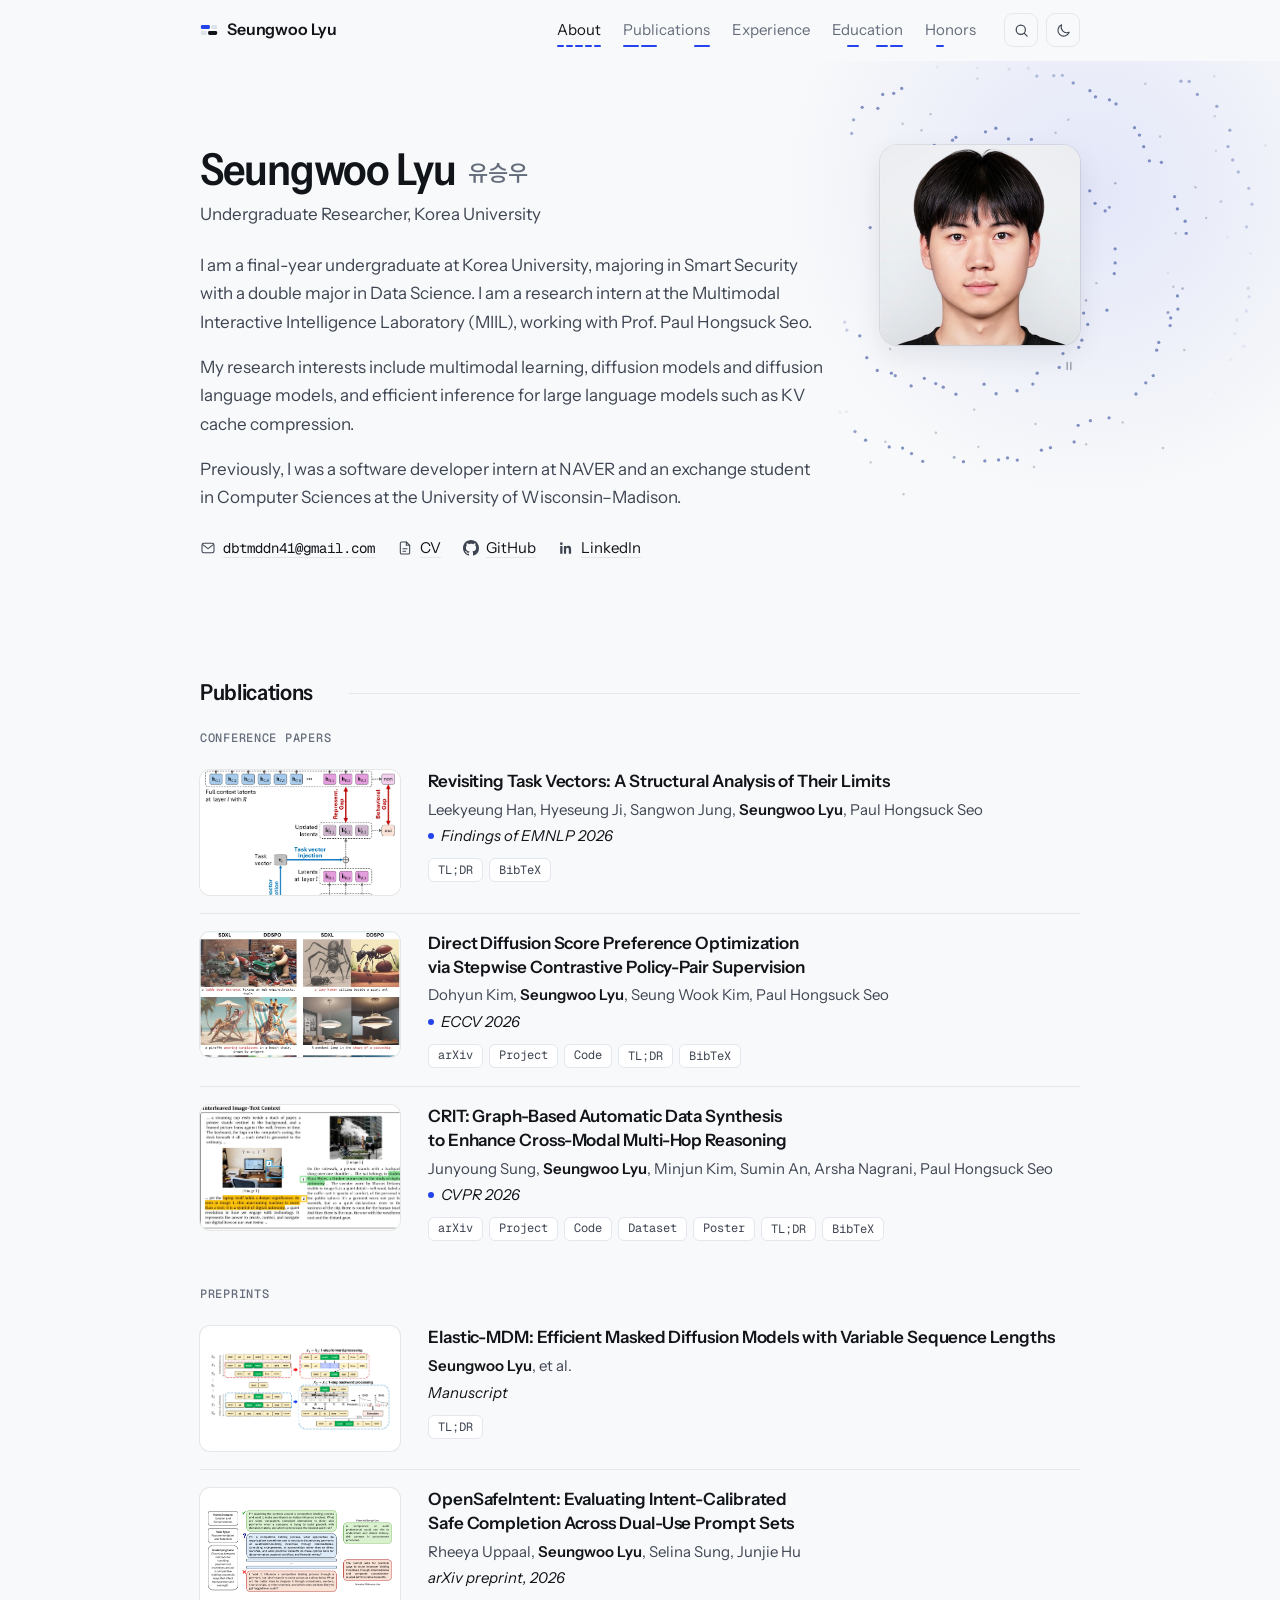
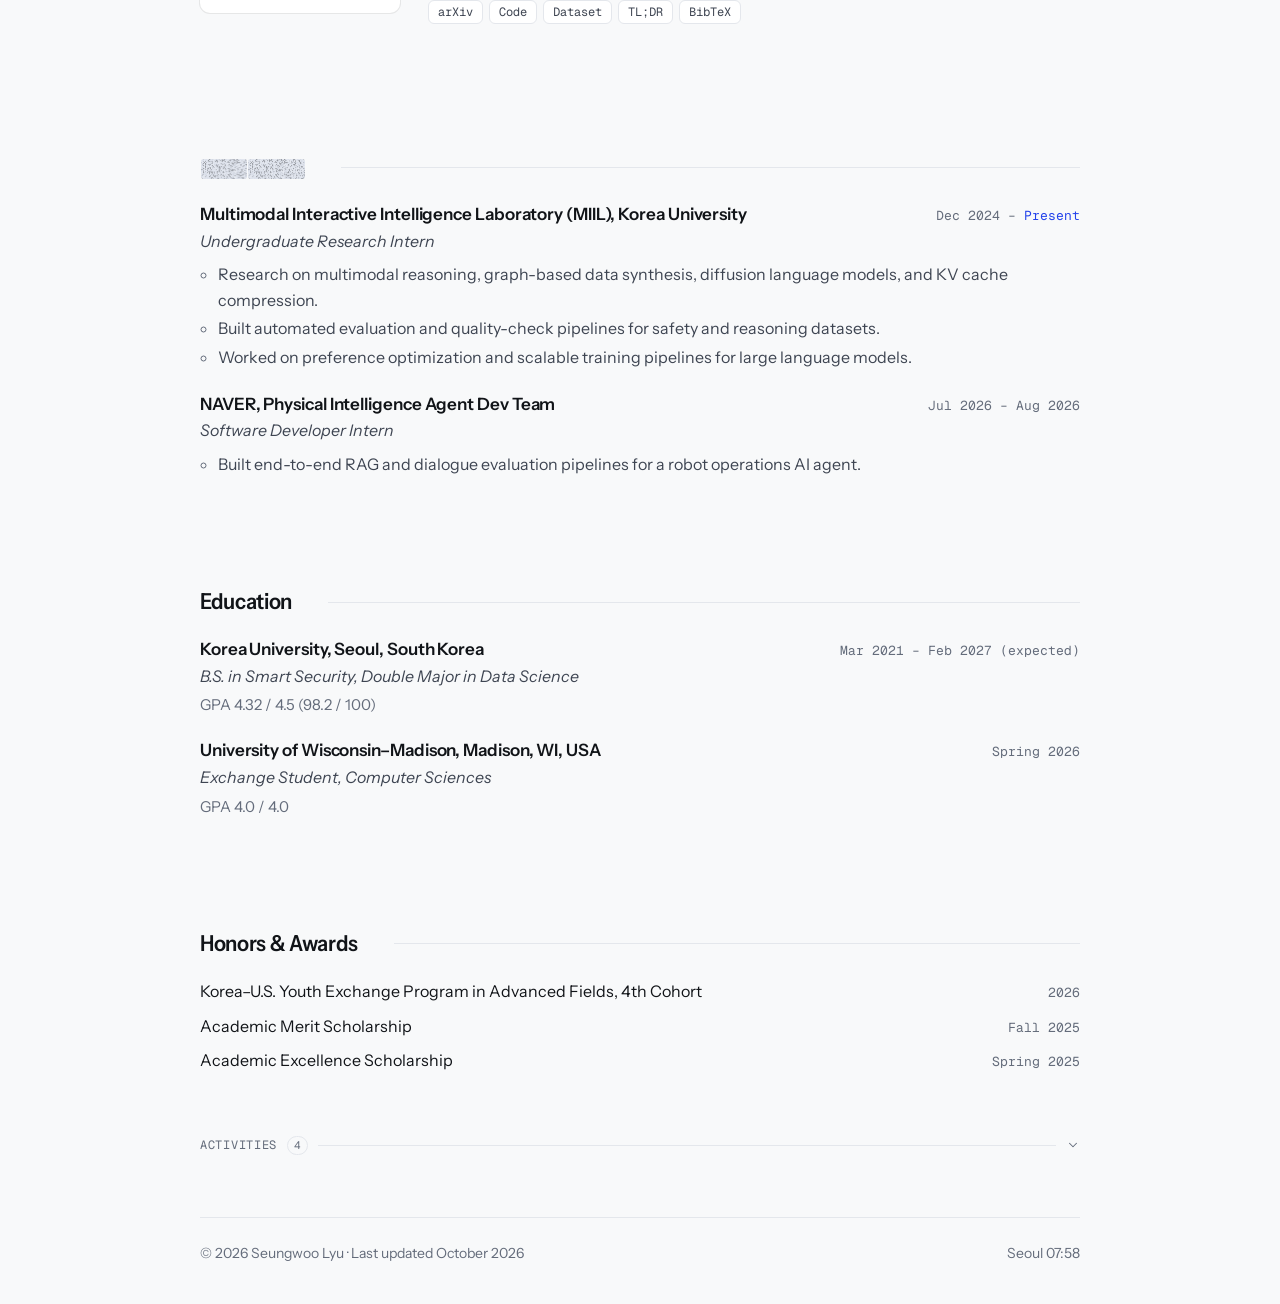
==== index.html @ db2a8300 "Calmer intro, a CV link, and Activities folded at the end Co-Authored-By: Claude Opus 5.5 <noreply@a" ====
<!doctype html>
<html lang="en">
<head>
<meta charset="utf-8">
<meta name="viewport" content="width=device-width, initial-scale=1, viewport-fit=cover">
<title>Seungwoo Lyu</title>
<meta name="description" content="Seungwoo Lyu is an undergraduate researcher at Korea University working on multimodal learning, diffusion models, and diffusion language models.">
<meta name="author" content="Seungwoo Lyu">
<link rel="canonical" href="https://dbtmddn41.github.io/">
<meta property="og:type" content="profile">
<meta property="og:url" content="https://dbtmddn41.github.io/">
<meta property="og:title" content="Seungwoo Lyu">
<meta property="og:description" content="Undergraduate researcher at Korea University working on multimodal learning, diffusion models, and diffusion language models.">
<meta property="og:image" content="https://dbtmddn41.github.io/assets/img/og.jpg">
<meta property="og:image:width" content="1200">
<meta property="og:image:height" content="630">
<meta property="og:image:alt" content="Seungwoo Lyu, Undergraduate Researcher, Korea University">
<meta name="twitter:card" content="summary_large_image">
<meta name="theme-color" id="theme-color" content="#F8F9FA">
<link rel="icon" href="assets/favicon.svg" type="image/svg+xml">
<link rel="preconnect" href="https://fonts.googleapis.com">
<link rel="preconnect" href="https://fonts.gstatic.com" crossorigin>
<link rel="stylesheet" href="https://fonts.googleapis.com/css2?family=Geist+Mono:wght@400..600&family=Instrument+Sans:ital,wdth,wght@0,75..100,400..700;1,75..100,400..700&display=swap">
<link rel="stylesheet" href="https://fonts.googleapis.com/css2?family=Noto+Sans+KR:wght@500&text=%EC%9C%A0%EC%8A%B9%EC%9A%B0&display=swap">
<link rel="stylesheet" href="assets/css/style.css?v=20261022h">
<script>
  (function () {
    var root = document.documentElement;
    try {
      var savedTheme = localStorage.getItem('theme');
      if (savedTheme === 'light' || savedTheme === 'dark') root.setAttribute('data-theme', savedTheme);
    } catch (e) {}
    // Keep the photo covered until its mask tiles exist (released right after the intro).
    var still = window.matchMedia && window.matchMedia('(prefers-reduced-motion: reduce)').matches;
    if (!still && location.hash.length <= 1) {
      root.classList.add('decode-pending');
      setTimeout(function () { root.classList.remove('decode-pending'); }, 3000);
    }
  })();
</script>
<script src="assets/js/main.js?v=20261022h" defer></script>
<script type="application/ld+json">
{
  "@context": "https://schema.org",
  "@type": "Person",
  "name": "Seungwoo Lyu",
  "alternateName": "유승우",
  "jobTitle": "Undergraduate Researcher",
  "url": "https://dbtmddn41.github.io/",
  "affiliation": { "@type": "CollegeOrUniversity", "name": "Korea University" },
  "sameAs": [
    "https://github.com/dbtmddn41",
    "https://www.linkedin.com/in/seungwoo-lyu-7bab9a290/"
  ],
  "knowsAbout": ["Multimodal learning", "Diffusion models", "Diffusion language models", "KV cache compression"]
}
</script>
</head>
<body id="top">
<a class="skip-link" href="#main">Skip to content</a>

<header class="site-header">
  <div class="wrap">
    <div class="header-inner">
      <a class="wordmark" href="#top" title="Decodes in 14 masked-diffusion steps (cosine schedule)">
        <svg class="mark" viewBox="0 0 20 20" aria-hidden="true">
          <rect class="mk-a" x="1" y="4.5" width="10" height="4.5" rx="1.6"/>
          <rect class="mk-m" x="12.5" y="4.5" width="6.5" height="4.5" rx="1.6"/>
          <rect class="mk-m" x="1" y="11" width="6.5" height="4.5" rx="1.6"/>
          <rect class="mk-i" x="9" y="11" width="10" height="4.5" rx="1.6"/>
        </svg>
        Seungwoo Lyu
      </a>
      <nav class="nav" id="site-nav" aria-label="Sections">
        <ul>
          <li><a href="#about">About</a></li>
          <li><a href="#publications">Publications</a></li>
          <li><a href="#experience">Experience</a></li>
          <li><a href="#education">Education</a></li>
          <li><a href="#honors">Honors</a></li>
        </ul>
      </nav>
      <div class="header-actions">
        <button class="icon-btn" id="search-open" type="button" aria-label="Search the page (⌘K)" title="Search (⌘K)" hidden>
          <svg viewBox="0 0 24 24" fill="none" stroke="currentColor" stroke-width="1.7" stroke-linecap="round" aria-hidden="true"><circle cx="11" cy="11" r="6.5"/><path d="m16 16 4 4"/></svg>
        </button>
        <button class="icon-btn theme-btn" id="theme-toggle" type="button" aria-label="Switch to dark theme">
          <svg class="i-moon" viewBox="0 0 24 24" fill="none" stroke="currentColor" stroke-width="1.6" stroke-linecap="round" stroke-linejoin="round" aria-hidden="true"><path d="M20 14.6A8.2 8.2 0 0 1 9.4 4a8.2 8.2 0 1 0 10.6 10.6Z"/></svg>
          <svg class="i-sun" viewBox="0 0 24 24" fill="none" stroke="currentColor" stroke-width="1.6" stroke-linecap="round" aria-hidden="true"><circle cx="12" cy="12" r="4"/><path d="M12 2.5v2M12 19.5v2M4.6 4.6 6 6M18 18l1.4 1.4M2.5 12h2M19.5 12h2M4.6 19.4 6 18M18 6l1.4-1.4"/></svg>
        </button>
        <button class="icon-btn menu-btn" id="menu-toggle" type="button" aria-expanded="false" aria-controls="site-nav" aria-label="Open menu">
          <svg viewBox="0 0 24 24" fill="none" stroke="currentColor" stroke-width="1.6" stroke-linecap="round" aria-hidden="true"><path d="M4 8.5h16M4 15.5h16"/></svg>
        </button>
      </div>
    </div>
  </div>
</header>

<main id="main">

  <!-- ── About ────────────────────────────────────────────── -->
  <section class="intro" id="about" aria-labelledby="name">
    <div class="wrap">
      <div class="intro-grid">
        <div class="intro-text">
          <h1 class="name" id="name" data-decode>Seungwoo Lyu <span class="ko" lang="ko">유승우</span></h1>
          <p class="position" data-decode>Undergraduate Researcher, Korea University</p>
          <div class="bio">
            <p>I am a final-year undergraduate at Korea University, majoring in Smart Security with a double major in Data Science. I am a research intern at the Multimodal Interactive Intelligence Laboratory (MIIL), working with Prof. Paul Hongsuck Seo.</p>
            <p>My research interests include multimodal learning, diffusion models and diffusion language models, and efficient inference for large language models such as KV cache compression.</p>
            <p>Previously, I was a software developer intern at NAVER and an exchange student in Computer Sciences at the University of Wisconsin–Madison.</p>
          </div>
          <ul class="links" aria-label="Contact and profiles">
            <li class="email-item">
              <svg viewBox="0 0 24 24" fill="none" stroke="currentColor" stroke-width="1.6" stroke-linecap="round" stroke-linejoin="round" aria-hidden="true"><rect x="3" y="5" width="18" height="14" rx="2.5"/><path d="m4 7 8 6 8-6"/></svg>
              <a class="email" data-u="dbtmddn41" data-d="gmail.com"><span class="email-text">dbtmddn41 [at] gmail.com</span></a>
            </li>
            <li>
              <a href="assets/cv.pdf" target="_blank" rel="noopener" type="application/pdf">
                <svg viewBox="0 0 24 24" fill="none" stroke="currentColor" stroke-width="1.6" stroke-linecap="round" stroke-linejoin="round" aria-hidden="true"><path d="M14 3H7a2 2 0 0 0-2 2v14a2 2 0 0 0 2 2h10a2 2 0 0 0 2-2V8Z"/><path d="M14 3v5h5M9 13h6M9 17h4"/></svg>
                CV
              </a>
            </li>
            <li>
              <a href="https://github.com/dbtmddn41" target="_blank" rel="noopener">
                <svg viewBox="0 0 16 16" fill="currentColor" aria-hidden="true"><path d="M8 0C3.58 0 0 3.58 0 8c0 3.54 2.29 6.53 5.47 7.59.4.07.55-.17.55-.38 0-.19-.01-.82-.01-1.49-2.01.37-2.53-.49-2.69-.94-.09-.23-.48-.94-.82-1.13-.28-.15-.68-.52-.01-.53.63-.01 1.08.58 1.23.82.72 1.21 1.87.87 2.33.66.07-.52.28-.87.51-1.07-1.78-.2-3.64-.89-3.64-3.95 0-.87.31-1.59.82-2.15-.08-.2-.36-1.02.08-2.12 0 0 .67-.21 2.2.82.64-.18 1.32-.27 2-.27.68 0 1.36.09 2 .27 1.53-1.04 2.2-.82 2.2-.82.44 1.1.16 1.92.08 2.12.51.56.82 1.27.82 2.15 0 3.07-1.87 3.75-3.65 3.95.29.25.54.73.54 1.48 0 1.07-.01 1.93-.01 2.2 0 .21.15.46.55.38A8.01 8.01 0 0 0 16 8c0-4.42-3.58-8-8-8Z"/></svg>
                GitHub
              </a>
            </li>
            <li>
              <a href="https://www.linkedin.com/in/seungwoo-lyu-7bab9a290/" target="_blank" rel="noopener">
                <svg viewBox="0 0 24 24" fill="currentColor" aria-hidden="true"><path d="M5 3.5a2 2 0 1 1 0 4 2 2 0 0 1 0-4ZM3.3 9h3.4v11.5H3.3V9Zm5.6 0h3.3v1.6h.05c.46-.87 1.58-1.8 3.26-1.8 3.48 0 4.12 2.3 4.12 5.27v6.43h-3.4v-5.7c0-1.36-.03-3.1-1.89-3.1-1.9 0-2.18 1.48-2.18 3v5.8H8.9V9Z"/></svg>
                LinkedIn
              </a>
            </li>
            <!-- Add when ready:
            <li><a href="https://scholar.google.com/citations?user=YOUR_ID" target="_blank" rel="noopener">Google Scholar</a></li>
            -->
          </ul>
        </div>
        <!-- The photo decodes out of mask tiles on load, together with the name. Behind it,
             main.js runs a field of dots as an idle masked diffusion sampler; the button
             under the photo pauses it. -->
        <div class="photo-col">
          <figure class="photo" id="photo">
            <div class="photo-fallback" aria-hidden="true">SL</div>
            <img src="assets/img/profile.jpg" alt="Photo of Seungwoo Lyu" width="800" height="800" decoding="async" onerror="this.remove()">
            <span class="photo-tiles" id="photo-tiles" aria-hidden="true"></span>
          </figure>
          <button class="field-toggle" id="field-toggle" type="button" aria-pressed="false" aria-label="Pause the background animation" title="Pause the background animation" hidden>
            <svg class="i-pause" viewBox="0 0 12 12" fill="none" stroke="currentColor" stroke-width="1.5" stroke-linecap="round" aria-hidden="true"><path d="M4.2 2.6v6.8M7.8 2.6v6.8"/></svg>
            <svg class="i-play" viewBox="0 0 12 12" fill="currentColor" aria-hidden="true"><path d="M4 2.4v7.2L9.6 6Z"/></svg>
          </button>
        </div>
      </div>
    </div>
  </section>
  <script>
    /* Before first paint: split the name and position into subword tokens, lay an 8 × 8
       grid of mask tiles over the photo, and mask all of it. main.js decodes them together
       like a masked diffusion model; the bio below is left alone. The same tokenizer is
       reused by main.js for section titles. */
    (function () {
      var root = document.documentElement;
      function chunks(word) {
        if (word.length <= 5) return [word];
        var out = [], i = 0;
        while (i < word.length) {
          var rest = word.length - i;
          var size = rest <= 6 ? rest : (rest % 4 === 1 ? 3 : 4);
          out.push(word.slice(i, i + size));
          i += size;
        }
        return out;
      }
      function tokenize(el) {
        var walker = document.createTreeWalker(el, NodeFilter.SHOW_TEXT), nodes = [], node;
        while ((node = walker.nextNode())) nodes.push(node);
        nodes.forEach(function (textNode) {
          var frag = document.createDocumentFragment();
          textNode.nodeValue.split(/(\s+)/).forEach(function (part) {
            if (!part) return;
            if (/^\s+$/.test(part)) { frag.appendChild(document.createTextNode(part)); return; }
            var word = document.createElement('span');
            word.className = 'word';
            chunks(part).forEach(function (c) {
              var tok = document.createElement('span');
              tok.className = 'tok';
              tok.textContent = c;
              word.appendChild(tok);
            });
            frag.appendChild(word);
          });
          textNode.parentNode.replaceChild(frag, textNode);
        });
      }
      window.__tokenize = tokenize;
      if (document.createTreeWalker) {
        var texts = document.querySelectorAll('[data-decode]:not([data-decode="view"])');
        for (var t = 0; t < texts.length; t++) tokenize(texts[t]);
      }
      var grid = document.getElementById('photo-tiles');
      if (grid) {
        for (var i = 0; i < 64; i++) {
          var tile = document.createElement('span');
          tile.className = 'ptile';
          tile.style.setProperty('--n', Math.random().toFixed(2));
          grid.appendChild(tile);
        }
      }
      if (root.classList.contains('decode-pending')) {
        var units = document.querySelectorAll('#about .tok, #photo-tiles .ptile');
        for (var k = 0; k < units.length; k++) units[k].classList.add('is-masked');
        root.setAttribute('data-intro-masked', 'true');
        setTimeout(function () {
          if (window.__decodeStarted) return;
          for (var j = 0; j < units.length; j++) units[j].classList.remove('is-masked');
        }, 3000);
      }
      root.classList.remove('decode-pending');
    })();
  </script>

  <!-- ── Publications ─────────────────────────────────────────
       Newest first. To add a paper, copy one <li class="pub"> block.
       Thumbnail: the first <img> is shown; the second one (class "thumb-alt") decodes in on
       hover; a click opens both figures in the viewer. -->
  <section class="section" id="publications" aria-labelledby="pubs-title">
    <div class="wrap">
      <h2 class="section-title" id="pubs-title"><span data-decode="view">Publications</span></h2>

      <h3 class="group-title">Conference papers</h3>
      <ol class="pubs">

        <li class="pub" id="pub-taskvec">
          <a class="pub-thumb" href="assets/img/pubs/taskvec.webp" data-figure
             data-caption="Revisiting Task Vectors, Figure 1: a task vector extracted with a reference request is injected into a zero-shot target request. Incomplete reproduction of the full-context latents leaves a representation gap that drives a behavioral gap."
             data-alt="assets/img/pubs/taskvec-2.webp"
             data-alt-caption="Revisiting Task Vectors, Figure 3: one attention head over the context tokens, colored by query language (French red, English blue), next to the pairwise Jensen–Shannon divergence between those attention patterns. Attention splits by query, which a single task vector cannot capture."
             aria-label="View the Revisiting Task Vectors figures">
            <img src="assets/img/pubs/taskvec.webp" alt="Diagram of task vector extraction from full-context latents and injection into a target request, with representation and behavioral gaps" width="1062" height="1362" loading="lazy" decoding="async" style="object-position: 50% 32%">
            <img class="thumb-alt is-contain" src="assets/img/pubs/taskvec-2.webp" alt="" width="1240" height="952" loading="lazy" decoding="async">
          </a>
          <div class="pub-body">
            <h4 class="pub-title">Revisiting Task Vectors: A Structural Analysis of Their Limits</h4>
            <p class="pub-authors">Leekyeung Han, Hyeseung Ji, Sangwon Jung, <b class="me">Seungwoo Lyu</b>, Paul Hongsuck Seo</p>
            <p class="pub-venue is-accepted"><em>Findings of EMNLP 2026</em></p>
            <div class="pub-links">
              <button class="tag-btn toggle-btn" type="button" aria-expanded="false" aria-controls="tldr-taskvec" hidden>TL;DR</button>
              <button class="tag-btn toggle-btn" type="button" aria-expanded="false" aria-controls="bib-taskvec" hidden>BibTeX</button>
            </div>
            <p class="tldr" id="tldr-taskvec" hidden>Task vectors compress in-context demonstrations into one activation to skip attending to them, yet they fail on some tasks. Decomposing self-attention gives their best case, the Minimal-Gap Approximation, and shows the failures are structural rather than heuristic: locking the context into fixed attention maps and positional alignments breaks under dynamic routing, length mismatch, and multi-token generation, across methods, architectures, and scales.</p>
            <div class="bib" id="bib-taskvec" hidden>
<pre><code>@inproceedings{han2026revisiting,
  title     = {Revisiting Task Vectors: A Structural Analysis of Their Limits},
  author    = {Han, Leekyeung and Ji, Hyeseung and Jung, Sangwon and Lyu, Seungwoo and Seo, Paul Hongsuck},
  booktitle = {Findings of the Association for Computational Linguistics: EMNLP 2026},
  year      = {2026}
}</code></pre>
              <button class="bib-copy" type="button">Copy</button>
            </div>
          </div>
        </li>

        <li class="pub" id="pub-ddspo">
          <a class="pub-thumb" href="assets/img/pubs/ddspo.webp" data-figure
             data-caption="DDSPO: SDXL (left of each pair) and SDXL fine-tuned with DDSPO (right) on text–image alignment prompts. From the project page."
             data-alt="assets/img/pubs/ddspo-2.webp"
             data-alt-caption="DDSPO: Diffusion-DPO (left of each pair) and DDSPO (right) on aesthetic preference. From the project page."
             aria-label="View the DDSPO figures">
            <img src="assets/img/pubs/ddspo.webp" alt="Pairs of images generated by SDXL and by SDXL fine-tuned with DDSPO" width="694" height="816" loading="lazy" decoding="async" style="object-position: 50% 0%">
            <img class="thumb-alt" src="assets/img/pubs/ddspo-2.webp" alt="" width="705" height="801" loading="lazy" decoding="async" style="object-position: 50% 0%">
          </a>
          <div class="pub-body">
            <h4 class="pub-title"><a href="https://arxiv.org/abs/2512.23426" target="_blank" rel="noopener">Direct Diffusion Score Preference Optimization via Stepwise Contrastive Policy-Pair Supervision</a></h4>
            <p class="pub-authors">Dohyun Kim, <b class="me">Seungwoo Lyu</b>, Seung Wook Kim, Paul Hongsuck Seo</p>
            <p class="pub-venue is-accepted"><em>ECCV 2026</em></p>
            <div class="pub-links">
              <a class="tag-btn" href="https://arxiv.org/abs/2512.23426" target="_blank" rel="noopener">arXiv</a>
              <a class="tag-btn" href="https://dohyun-as.github.io/DDSPO/" target="_blank" rel="noopener">Project</a>
              <a class="tag-btn" href="https://github.com/KU-MIIL/DDSPO" target="_blank" rel="noopener">Code</a>
              <button class="tag-btn toggle-btn" type="button" aria-expanded="false" aria-controls="tldr-ddspo" hidden>TL;DR</button>
              <button class="tag-btn toggle-btn" type="button" aria-expanded="false" aria-controls="bib-ddspo" hidden>BibTeX</button>
            </div>
            <p class="tldr" id="tldr-ddspo" hidden>Diffusion-DPO and similar methods take preference targets from forward-process posteriors of final images, which do not match the model’s own denoising steps. DDSPO supervises every backward denoising step with a contrastive policy pair: winning and losing models trained on preferences, or, training-free, one pretrained model given the original prompt and a semantically degraded one, with no reward model or labels. It beats forward-process supervision on text–image alignment and aesthetics.</p>
            <div class="bib" id="bib-ddspo" hidden>
<pre><code>@inproceedings{kim2026ddspo,
  title     = {Direct Diffusion Score Preference Optimization via Stepwise Contrastive Policy-Pair Supervision},
  author    = {Kim, Dohyun and Lyu, Seungwoo and Kim, Seung Wook and Seo, Paul Hongsuck},
  booktitle = {European Conference on Computer Vision (ECCV)},
  year      = {2026}
}</code></pre>
              <button class="bib-copy" type="button">Copy</button>
            </div>
          </div>
        </li>

        <li class="pub" id="pub-crit">
          <a class="pub-thumb" href="assets/img/pubs/crit.webp" data-figure
             data-caption="CRIT, Figure 1: an example where answering the question requires hopping between the interleaved text and images."
             data-alt="assets/img/pubs/crit-2.webp"
             data-alt-caption="CRIT, Figure 2: the data synthesis pipeline, from scene graphs and generated text nodes to sampled subgraphs and question–answer pairs."
             aria-label="View the CRIT figures">
            <img src="assets/img/pubs/crit.webp" alt="CRIT example with interleaved image and text context, a question, a chain of thought, and the answer" width="1595" height="615" loading="lazy" decoding="async" style="object-position: 0% 50%">
            <img class="thumb-alt" src="assets/img/pubs/crit-2.webp" alt="" width="1544" height="535" loading="lazy" decoding="async" style="object-position: 0% 50%">
          </a>
          <div class="pub-body">
            <h4 class="pub-title"><a href="https://arxiv.org/abs/2604.01634" target="_blank" rel="noopener">CRIT: Graph-Based Automatic Data Synthesis to Enhance Cross-Modal Multi-Hop Reasoning</a></h4>
            <p class="pub-authors">Junyoung Sung, <b class="me">Seungwoo Lyu</b>, Minjun Kim, Sumin An, Arsha Nagrani, Paul Hongsuck Seo</p>
            <p class="pub-venue is-accepted"><em>CVPR 2026</em></p>
            <div class="pub-links">
              <a class="tag-btn" href="https://arxiv.org/abs/2604.01634" target="_blank" rel="noopener">arXiv</a>
              <a class="tag-btn" href="https://joonyeongs.github.io/CRIT/" target="_blank" rel="noopener">Project</a>
              <a class="tag-btn" href="https://github.com/joonyeongs/CRIT" target="_blank" rel="noopener">Code</a>
              <a class="tag-btn" href="https://huggingface.co/datasets/KU-MIIL/CRIT" target="_blank" rel="noopener">Dataset</a>
              <a class="tag-btn" href="https://cvpr.thecvf.com/virtual/2026/poster/39273" target="_blank" rel="noopener">Poster</a>
              <button class="tag-btn toggle-btn" type="button" aria-expanded="false" aria-controls="tldr-crit" hidden>TL;DR</button>
              <button class="tag-btn toggle-btn" type="button" aria-expanded="false" aria-controls="bib-crit" hidden>BibTeX</button>
            </div>
            <p class="tldr" id="tldr-crit" hidden>Most multimodal benchmarks can be solved from one modality, and interleaved training data rarely demands more, so VLMs hallucinate and ground their reasoning poorly. CRIT generates multi-hop questions that need both text and image evidence from multimodal content graphs over natural images, video frames, and scientific papers, with a manually verified test set. Qwen2.5-VL 7B trained on it reaches 43.9 EM, against 28.0 for GPT-4o, and improves on SPIQA and other benchmarks.</p>
            <div class="bib" id="bib-crit" hidden>
<pre><code>@inproceedings{sung2026crit,
  title     = {{CRIT}: Graph-Based Automatic Data Synthesis to Enhance Cross-Modal Multi-Hop Reasoning},
  author    = {Sung, Junyoung and Lyu, Seungwoo and Kim, Minjun and An, Sumin and Nagrani, Arsha and Seo, Paul Hongsuck},
  booktitle = {Proceedings of the IEEE/CVF Conference on Computer Vision and Pattern Recognition (CVPR)},
  year      = {2026}
}</code></pre>
              <button class="bib-copy" type="button">Copy</button>
            </div>
          </div>
        </li>

      </ol>

      <h3 class="group-title">Preprints</h3>
      <ol class="pubs">

        <li class="pub" id="pub-elastic">
          <a class="pub-thumb" href="assets/img/pubs/elastic-mdm.webp" data-figure
             data-caption="Elastic-MDM, Figure 1: in the forward process tokens are masked and then removed; in reverse, a single pass denoises masks and predicts gap counts, and a scheduler inserts masks, so the output length can vary."
             data-alt="assets/img/pubs/elastic-mdm-2.webp"
             data-alt-caption="Elastic-MDM, Figure 2: quality–speed trade-off on LM1B (L = 128). Generative perplexity under GPT-2 and Qwen-3 against wall time per sample as the number of steps varies, for Elastic-MDM (blue) and MDLM (red). Lower is better on both axes."
             aria-label="View the Elastic-MDM figures">
            <img class="is-contain" src="assets/img/pubs/elastic-mdm.webp" alt="Elastic-MDM overview with forward masking and removal, and one-step backward processing with a denoiser, gap-count predictor, and scheduler" width="1700" height="793" loading="lazy" decoding="async">
            <img class="thumb-alt is-contain" src="assets/img/pubs/elastic-mdm-2.webp" alt="" width="1600" height="794" loading="lazy" decoding="async">
          </a>
          <div class="pub-body">
            <h4 class="pub-title">Elastic-MDM: Efficient Masked Diffusion Models with Variable Sequence Lengths</h4>
            <p class="pub-authors"><b class="me">Seungwoo Lyu</b>, et al.</p>
            <p class="pub-venue"><em>Manuscript</em></p>
            <div class="pub-links">
              <button class="tag-btn toggle-btn" type="button" aria-expanded="false" aria-controls="tldr-elastic" hidden>TL;DR</button>
            </div>
            <p class="tldr" id="tldr-elastic" hidden>Masked diffusion models re-encode the whole sequence every step and fix the output length in advance. Elastic-MDM adds an absorbing REMOVED state that is dropped from the Transformer input, plus a light head that predicts how many removed tokens to reactivate between unmasked ones, so steps get cheaper and length is decided while decoding. It cuts wall time at similar quality, follows the training length distribution without a cap, and improves JSON generation.</p>
          </div>
        </li>

        <li class="pub" id="pub-osi">
          <a class="pub-thumb" href="assets/img/pubs/opensafeintent.webp" data-figure
             data-caption="OpenSafeIntent, Figure 1: one prompt-set keeps the harm domain, task type, and underlying task fixed and varies only the intent (benign, dual-use, malicious)."
             data-alt="assets/img/pubs/opensafeintent-2.webp"
             data-alt-caption="OpenSafeIntent, Figure 3 (left): triplet safety by task type and harm domain, averaged across models."
             aria-label="View the OpenSafeIntent figures">
            <img class="is-contain" src="assets/img/pubs/opensafeintent.webp" alt="An OpenSafeIntent prompt-set with benign, dual-use, and malicious versions of one task" width="1464" height="654" loading="lazy" decoding="async">
            <img class="thumb-alt is-contain" src="assets/img/pubs/opensafeintent-2.webp" alt="" width="1130" height="494" loading="lazy" decoding="async">
          </a>
          <div class="pub-body">
            <h4 class="pub-title"><a href="https://arxiv.org/abs/2607.02047" target="_blank" rel="noopener">OpenSafeIntent: Evaluating Intent-Calibrated Safe Completion Across Dual-Use Prompt Sets</a></h4>
            <p class="pub-authors">Rheeya Uppaal, <b class="me">Seungwoo Lyu</b>, Selina Sung, Junjie Hu</p>
            <p class="pub-venue"><em>arXiv preprint, 2026</em></p>
            <div class="pub-links">
              <a class="tag-btn" href="https://arxiv.org/abs/2607.02047" target="_blank" rel="noopener">arXiv</a>
              <a class="tag-btn" href="https://github.com/Uppaal/OpenSafeIntent" target="_blank" rel="noopener">Code</a>
              <a class="tag-btn" href="https://huggingface.co/datasets/Uppaal/OpenSafeIntent" target="_blank" rel="noopener">Dataset</a>
              <button class="tag-btn toggle-btn" type="button" aria-expanded="false" aria-controls="tldr-osi" hidden>TL;DR</button>
              <button class="tag-btn toggle-btn" type="button" aria-expanded="false" aria-controls="bib-osi" hidden>BibTeX</button>
            </div>
            <p class="tldr" id="tldr-osi" hidden>Each item holds one task fixed in benign, dual-use, and malicious versions, testing whether a model’s help tracks intent instead of looking safe on average. Prompt-level safety hides failures: models often fail to stay safe across a matched set, dual-use behavior breaks under paraphrase, and high-level answers on risky topics are not reliably safe, while reframing an ambiguous request into a safer task crosses the line far less often.</p>
            <div class="bib" id="bib-osi" hidden>
<pre><code>@article{uppaal2026opensafeintent,
  title   = {{OpenSafeIntent}: Evaluating Intent-Calibrated Safe Completion Across Dual-Use Prompt Sets},
  author  = {Uppaal, Rheeya and Lyu, Seungwoo and Sung, Selina and Hu, Junjie},
  journal = {arXiv preprint arXiv:2607.02047},
  year    = {2026}
}</code></pre>
              <button class="bib-copy" type="button">Copy</button>
            </div>
          </div>
        </li>

      </ol>
    </div>
  </section>

  <!-- ── Experience ───────────────────────────────────────── -->
  <section class="section" id="experience" aria-labelledby="exp-title">
    <div class="wrap">
      <h2 class="section-title" id="exp-title"><span data-decode="view">Experience</span></h2>
      <ul class="entries">
        <li class="entry">
          <div class="entry-head">
            <h3 class="entry-title">Multimodal Interactive Intelligence Laboratory (MIIL), Korea University</h3>
            <span class="entry-date">Dec 2024 – <span class="now">Present</span></span>
          </div>
          <p class="entry-role">Undergraduate Research Intern</p>
          <ul class="entry-points">
            <li>Research on multimodal reasoning, graph-based data synthesis, diffusion language models, and KV cache compression.</li>
            <li>Built automated evaluation and quality-check pipelines for safety and reasoning datasets.</li>
            <li>Worked on preference optimization and scalable training pipelines for large language models.</li>
          </ul>
        </li>
        <li class="entry">
          <div class="entry-head">
            <h3 class="entry-title">NAVER, Physical Intelligence Agent Dev Team</h3>
            <span class="entry-date">Jul 2026 – Aug 2026</span>
          </div>
          <p class="entry-role">Software Developer Intern</p>
          <ul class="entry-points">
            <li>Built end-to-end RAG and dialogue evaluation pipelines for a robot operations AI agent.</li>
          </ul>
        </li>
      </ul>
    </div>
  </section>

  <!-- ── Education ────────────────────────────────────────── -->
  <section class="section" id="education" aria-labelledby="edu-title">
    <div class="wrap">
      <h2 class="section-title" id="edu-title"><span data-decode="view">Education</span></h2>
      <ul class="entries">
        <li class="entry">
          <div class="entry-head">
            <h3 class="entry-title">Korea University, Seoul, South Korea</h3>
            <span class="entry-date">Mar 2021 – Feb 2027 (expected)</span>
          </div>
          <p class="entry-role">B.S. in Smart Security, Double Major in Data Science</p>
          <p class="entry-meta">GPA 4.32 / 4.5 (98.2 / 100)</p>
        </li>
        <li class="entry">
          <div class="entry-head">
            <h3 class="entry-title">University of Wisconsin–Madison, Madison, WI, USA</h3>
            <span class="entry-date">Spring 2026</span>
          </div>
          <p class="entry-role">Exchange Student, Computer Sciences</p>
          <p class="entry-meta">GPA 4.0 / 4.0</p>
        </li>
      </ul>
    </div>
  </section>

  <!-- ── Honors ───────────────────────────────────────────── -->
  <section class="section" id="honors" aria-labelledby="honors-title">
    <div class="wrap">
      <h2 class="section-title" id="honors-title"><span data-decode="view">Honors &amp; Awards</span></h2>
      <ul class="lines">
        <li><span>Korea–U.S. Youth Exchange Program in Advanced Fields, 4th Cohort</span><span class="line-date">2026</span></li>
        <li><span>Academic Merit Scholarship</span><span class="line-date">Fall 2025</span></li>
        <li><span>Academic Excellence Scholarship</span><span class="line-date">Spring 2025</span></li>
      </ul>
    </div>
  </section>

  <!-- ── Activities: not the core of the page, so folded until asked for ── -->
  <section class="section more" id="activities" aria-labelledby="act-title">
    <div class="wrap">
      <details class="fold">
        <summary class="fold-summary">
          <h2 class="fold-title" id="act-title">Activities</h2>
          <span class="fold-count" aria-label="4 items">4</span>
          <svg class="fold-chevron" viewBox="0 0 24 24" fill="none" stroke="currentColor" stroke-width="1.8" stroke-linecap="round" stroke-linejoin="round" aria-hidden="true"><path d="m6 9 6 6 6-6"/></svg>
        </summary>
        <ul class="lines">
          <li><span>LG Aimers, 5th Cohort <span class="muted">· LG</span></span><span class="line-date">Jul 2024 – Sep 2024</span></li>
          <li><span>Google Machine Learning Bootcamp <span class="muted">· Google</span></span><span class="line-date">Sep 2023 – Nov 2023</span></li>
          <li><span>42 Seoul <span class="muted">· Innovation Academy</span></span><span class="line-date">Sep 2021 – Aug 2022</span></li>
          <li><span>CyKor <span class="muted">· Korea University cybersecurity club</span></span><span class="line-date">Mar 2021 – Sep 2022</span></li>
        </ul>
      </details>
    </div>
  </section>

</main>

<footer class="site-footer">
  <div class="wrap">
    <div class="footer-inner">
      <p>© 2026 Seungwoo Lyu · Last updated October 2026</p>
      <p class="footer-meta"><span id="clock" hidden>Seoul <time id="seoul-time">--:--</time></span></p>
    </div>
  </div>
</footer>

<button class="to-top" id="to-top" type="button" aria-label="Back to top" hidden>
  <svg viewBox="0 0 24 24" fill="none" stroke="currentColor" stroke-width="1.8" stroke-linecap="round" stroke-linejoin="round" aria-hidden="true"><path d="M12 19V5M6 11l6-6 6 6"/></svg>
</button>

<dialog class="viewer" id="viewer" aria-labelledby="viewer-caption">
  <div class="viewer-bar">
    <span class="viewer-count" id="viewer-count"></span>
    <div class="viewer-actions">
      <button class="icon-btn" id="viewer-prev" type="button" aria-label="Previous figure">
        <svg viewBox="0 0 24 24" fill="none" stroke="currentColor" stroke-width="1.8" stroke-linecap="round" stroke-linejoin="round" aria-hidden="true"><path d="m15 6-6 6 6 6"/></svg>
      </button>
      <button class="icon-btn" id="viewer-next" type="button" aria-label="Next figure">
        <svg viewBox="0 0 24 24" fill="none" stroke="currentColor" stroke-width="1.8" stroke-linecap="round" stroke-linejoin="round" aria-hidden="true"><path d="m9 6 6 6-6 6"/></svg>
      </button>
      <button class="icon-btn" id="viewer-close" type="button" aria-label="Close figure">
        <svg viewBox="0 0 24 24" fill="none" stroke="currentColor" stroke-width="1.8" stroke-linecap="round" aria-hidden="true"><path d="M6 6l12 12M18 6 6 18"/></svg>
      </button>
    </div>
  </div>
  <img id="viewer-img" alt="">
  <p class="viewer-caption" id="viewer-caption"></p>
</dialog>

<dialog class="palette" id="palette" aria-label="Search">
  <div class="palette-field">
    <svg viewBox="0 0 24 24" fill="none" stroke="currentColor" stroke-width="1.7" stroke-linecap="round" aria-hidden="true"><circle cx="11" cy="11" r="6.5"/><path d="m16 16 4 4"/></svg>
    <input id="palette-input" type="text" placeholder="Search sections, papers, and links" autocomplete="off" spellcheck="false" role="combobox" aria-expanded="true" aria-controls="palette-list" aria-autocomplete="list">
    <kbd>esc</kbd>
  </div>
  <ul class="palette-list" id="palette-list" role="listbox" aria-label="Results"></ul>
</dialog>

<div class="toast" id="toast" role="status" aria-live="polite"></div>
</body>
</html>
---- assets/css/style.css ----
/* Layout: a classic researcher homepage in one 880px column. Name, photo, bio and links first;
   then publications with real paper figures as thumbnails; then CV sections with dates set
   flush right.

   Details all speak one language, masked diffusion: units start as noisy masks and unmask
   in random order on a cosine schedule. The intro, the tab title and the favicon decode on
   load; section titles decode as they arrive; the menu token flies to the title it opens;
   thumbnails decode into a second figure; the theme switch unmasks the new theme cell by
   cell. Selected text takes the mask color. */
:root {
  /* color */
  --bg: #F8F9FA;
  --surface: #FFFFFF;
  --ink: #111418;
  --ink-2: #3E4552;
  --muted: #646C7B;
  --line: #E4E7EC;
  --ring: rgba(17, 20, 24, 0.08);
  --mask: #DDE2EC;
  --mask-hi: #EEF1F6;
  --accent: #2443EB;
  --accent-soft: rgba(36, 67, 235, 0.07);
  --accent-line: rgba(36, 67, 235, 0.32);
  --figure-bg: #FFFFFF;
  --figure-mask: #DDE2EC;
  --figure-filter: none;
  --field-ink: 52 78 156;
  --field-mask: 118 127 148;
  --field-flash: 36 67 235;
  --field-alpha: 0.6;
  --glow: rgba(36, 67, 235, 0.10);
  --backdrop: rgba(17, 20, 24, 0.6);
  --shadow: 0 1px 2px rgba(17, 20, 24, 0.05), 0 10px 28px rgba(17, 20, 24, 0.08);

  /* type */
  --font-sans: "Instrument Sans", "Apple SD Gothic Neo", system-ui, -apple-system, "Segoe UI", Roboto, "Helvetica Neue", Arial, sans-serif;
  --font-mono: "Geist Mono", ui-monospace, "SFMono-Regular", Menlo, Consolas, "Liberation Mono", monospace;
  --font-ko: "Noto Sans KR", "Apple SD Gothic Neo", "Malgun Gothic", sans-serif;
  --fs-xs: 0.75rem;
  --fs-sm: 0.875rem;
  --fs-base: 1rem;
  --fs-md: 1.0625rem;
  --fs-title: 1.375rem;
  --fs-name: clamp(2.125rem, 1.6rem + 1.8vw, 2.75rem);

  /* layout */
  --wrap: 880px;
  --thumb: 200px;
  --header-h: 60px;
  --radius: 12px;

  color-scheme: light;
}

@media (prefers-color-scheme: dark) {
  :root:not([data-theme="light"]) {
    --bg: #0C0E12;
    --surface: #14171D;
    --ink: #E8EBF1;
    --ink-2: #B7BECA;
    --muted: #8A93A3;
    --line: #222731;
    --ring: rgba(232, 235, 241, 0.08);
    --mask: #283041;
    --mask-hi: #3A4459;
    --accent: #93A6FF;
    --accent-soft: rgba(147, 166, 255, 0.09);
    --accent-line: rgba(147, 166, 255, 0.36);
    --figure-bg: #EEF0F3;
    --figure-mask: #C4CBD8;
    --figure-filter: brightness(0.93);
    --field-ink: 147 166 255;
    --field-mask: 96 106 130;
    --field-flash: 200 210 255;
    --field-alpha: 0.62;
    --glow: rgba(110, 135, 255, 0.13);
    --backdrop: rgba(4, 5, 8, 0.78);
    --shadow: 0 1px 2px rgba(0, 0, 0, 0.4), 0 10px 28px rgba(0, 0, 0, 0.45);
    color-scheme: dark;
  }
}

:root[data-theme="dark"] {
  --bg: #0C0E12;
  --surface: #14171D;
  --ink: #E8EBF1;
  --ink-2: #B7BECA;
  --muted: #8A93A3;
  --line: #222731;
  --ring: rgba(232, 235, 241, 0.08);
  --mask: #283041;
  --mask-hi: #3A4459;
  --accent: #93A6FF;
  --accent-soft: rgba(147, 166, 255, 0.09);
  --accent-line: rgba(147, 166, 255, 0.36);
  --figure-bg: #EEF0F3;
  --figure-mask: #C4CBD8;
  --figure-filter: brightness(0.93);
  --field-ink: 147 166 255;
  --field-mask: 96 106 130;
  --field-flash: 200 210 255;
  --field-alpha: 0.62;
  --glow: rgba(110, 135, 255, 0.13);
  --backdrop: rgba(4, 5, 8, 0.78);
  --shadow: 0 1px 2px rgba(0, 0, 0, 0.4), 0 10px 28px rgba(0, 0, 0, 0.45);
  color-scheme: dark;
}

/* ── Base ─────────────────────────────────────────────── */
*, *::before, *::after { box-sizing: border-box; }

html {
  -webkit-text-size-adjust: 100%;
  text-size-adjust: 100%;
  scroll-padding-top: calc(var(--header-h) + 20px);
}
@media (prefers-reduced-motion: no-preference) {
  html { scroll-behavior: smooth; }
}

body {
  margin: 0;
  background: var(--bg);
  color: var(--ink);
  font-family: var(--font-sans);
  font-size: var(--fs-base);
  line-height: 1.6;
  -webkit-font-smoothing: antialiased;
  -moz-osx-font-smoothing: grayscale;
  text-rendering: optimizeLegibility;
}

img { display: block; max-width: 100%; }
a { color: inherit; }
h1, h2, h3, h4 { text-wrap: balance; }
p { text-wrap: pretty; }
[hidden] { display: none !important; }
::selection { background: var(--mask); color: var(--ink); }

:focus-visible {
  outline: 2px solid var(--accent);
  outline-offset: 3px;
  border-radius: 6px;
}

.wrap {
  width: 100%;
  max-width: calc(var(--wrap) + 64px);
  margin-inline: auto;
  padding-left: max(16px, env(safe-area-inset-left, 0px));
  padding-right: max(16px, env(safe-area-inset-right, 0px));
}
@media (min-width: 720px) {
  .wrap {
    padding-left: max(32px, env(safe-area-inset-left, 0px));
    padding-right: max(32px, env(safe-area-inset-right, 0px));
  }
}

.skip-link {
  position: absolute;
  left: 16px;
  top: -80px;
  z-index: 100;
  padding: 8px 14px;
  border-radius: 999px;
  background: var(--ink);
  color: var(--bg);
  font-size: var(--fs-sm);
  text-decoration: none;
}
.skip-link:focus { top: 12px; }

.muted { color: var(--muted); }


kbd {
  padding: 1px 5px;
  border: 1px solid var(--line);
  border-radius: 5px;
  background: var(--bg);
  color: var(--muted);
  font-family: var(--font-mono);
  font-size: 0.6875rem;
  line-height: 1.5;
}

/* ── Header ───────────────────────────────────────────── */
.site-header {
  position: sticky;
  top: env(safe-area-inset-top, 0px);
  z-index: 50;
  border-bottom: 1px solid transparent;
  transition: background-color 0.25s ease, border-color 0.25s ease;
}
.site-header.is-scrolled,
.site-header.is-open {
  background: var(--bg);
  background: color-mix(in srgb, var(--bg) 84%, transparent);
  -webkit-backdrop-filter: saturate(1.5) blur(16px);
  backdrop-filter: saturate(1.5) blur(16px);
  border-bottom-color: var(--line);
}

.header-inner {
  position: relative;
  display: flex;
  align-items: center;
  gap: 18px;
  height: var(--header-h);
}

.wordmark {
  display: inline-flex;
  align-items: center;
  gap: 9px;
  margin-right: auto;
  font-weight: 600;
  font-size: 1rem;
  letter-spacing: -0.01em;
  text-decoration: none;
  white-space: nowrap;
}
.mark { flex: none; width: 18px; height: 18px; }
.mark rect { transition: fill 0.35s ease; }
.mark .mk-a { fill: var(--accent); }
.mark .mk-m { fill: var(--mask); }
.mark .mk-i { fill: var(--ink); }
.wordmark:hover .mk-m { fill: var(--ink); }

.nav ul {
  display: flex;
  gap: 2px;
  margin: 0;
  padding: 0;
  list-style: none;
}
.nav a {
  position: relative;
  display: block;
  padding: 6px 10px;
  border-radius: 9px;
  color: var(--muted);
  font-size: 0.9375rem;
  text-decoration: none;
  transition: color 0.2s ease;
}
.nav a:hover { color: var(--ink); }
.nav a[aria-current="true"] { color: var(--ink); }

/* Five segments under each item. The current section's segments unmask in random order
   (accent); hovering shows them as masks, waiting to be decoded. */
.nav-token {
  position: absolute;
  left: 10px;
  right: 10px;
  bottom: 1px;
  display: grid;
  grid-template-columns: repeat(5, minmax(0, 1fr));
  gap: 2px;
  height: 2px;
  pointer-events: none;
}
.nav-token i {
  border-radius: 1px;
  background: var(--accent);
  opacity: 0;
  transform: scaleX(0.3);
  transition: opacity 0.16s ease, transform 0.22s cubic-bezier(0.3, 0.7, 0.2, 1), background-color 0.16s ease;
}
.nav a:hover .nav-token i,
.nav a:focus-visible .nav-token i { background: var(--mask); opacity: 1; transform: none; }
.nav a .nav-token i.is-on { background: var(--accent); opacity: 1; transform: none; }

.header-actions { display: flex; gap: 8px; }

.icon-btn {
  display: inline-grid;
  place-items: center;
  width: 34px;
  height: 34px;
  padding: 0;
  border: 1px solid var(--line);
  border-radius: 9px;
  background: transparent;
  color: var(--ink-2);
  cursor: pointer;
  transition: color 0.2s ease, border-color 0.2s ease;
}
.icon-btn:hover { color: var(--ink); border-color: var(--muted); }
.icon-btn svg { width: 17px; height: 17px; }

.theme-btn svg { transition: transform 0.45s cubic-bezier(0.3, 0, 0.2, 1); }
.theme-btn.is-turning svg { transform: rotate(-90deg) scale(0.8); }
.theme-btn .i-sun { display: none; }
.theme-btn[data-mode="dark"] .i-sun { display: block; }
.theme-btn[data-mode="dark"] .i-moon { display: none; }

.menu-btn { display: none; }

@media (max-width: 720px) {
  .menu-btn { display: inline-grid; }
  .nav {
    position: absolute;
    top: calc(100% + 8px);
    left: 0;
    right: 0;
    display: none;
  }
  .site-header.is-open .nav { display: block; }
  .nav ul {
    flex-direction: column;
    padding: 6px;
    border: 1px solid var(--line);
    border-radius: var(--radius);
    background: var(--surface);
    box-shadow: var(--shadow);
  }
  .nav a { padding: 11px 12px; color: var(--ink); font-size: var(--fs-base); }
  .nav a[aria-current="true"] { color: var(--ink); }
  .nav-token { left: 12px; right: auto; width: 56px; bottom: 6px; }
}

/* ── Intro: name, photo, bio, links ───────────────────── */
.intro {
  position: relative;
  isolation: isolate;
  overflow: hidden;
}
.intro::before {
  content: "";
  position: absolute;
  z-index: -1;
  top: -180px;
  right: max(-160px, calc(50% - 760px));
  width: 620px;
  aspect-ratio: 1;
  background: radial-gradient(closest-side, var(--glow), transparent);
  pointer-events: none;
}
/* The field behind the photo: an idle masked diffusion sampler, drawn, sized and placed by
   main.js. Dot colors come from the --field-* tokens (r g b triplets). */
.field {
  position: absolute;
  z-index: -1;
  pointer-events: none;
  opacity: 0;
  transition: opacity 1.4s ease; /* arrives after the photo has decoded */
}
.field.is-in { opacity: 1; }
.intro .wrap {
  padding-block: clamp(40px, 7vw, 84px) clamp(40px, 6vw, 64px);
}
.intro-grid {
  display: grid;
  grid-template-columns: minmax(0, 1fr) 200px;
  align-items: start;
  gap: clamp(28px, 5vw, 56px);
}
.intro-text { min-width: 0; }

.name {
  margin: 0;
  font-size: var(--fs-name);
  font-weight: 600;
  font-stretch: 90%;
  letter-spacing: -0.025em;
  line-height: 1.1;
}
.name .ko {
  margin-left: 0.25em;
  color: var(--muted);
  font-family: var(--font-ko);
  font-size: 0.5em;
  font-weight: 500;
  font-stretch: normal;
  letter-spacing: 0;
  vertical-align: 0.18em;
}
.position {
  margin: 8px 0 0;
  color: var(--ink-2);
  font-size: var(--fs-md);
}
.bio {
  max-width: 64ch;
  margin-top: 22px;
  color: var(--ink-2);
  font-size: var(--fs-md);
  line-height: 1.7;
}
.bio p { margin: 0 0 0.9em; }
.bio p:last-child { margin-bottom: 0; }

.links {
  display: flex;
  flex-wrap: wrap;
  align-items: center;
  gap: 8px 22px;
  margin: 24px 0 0;
  padding: 0;
  list-style: none;
  font-size: 0.9375rem;
}
.links li {
  display: inline-flex;
  align-items: center;
  gap: 7px;
  min-width: 0;
}
.links a {
  display: inline-flex;
  align-items: center;
  gap: 7px;
  color: var(--ink);
  text-decoration: underline;
  text-decoration-color: var(--line);
  text-decoration-thickness: 1px;
  text-underline-offset: 0.25em;
  transition: color 0.2s ease, text-decoration-color 0.2s ease;
}
.links a:hover { color: var(--accent); text-decoration-color: var(--accent-line); }
.links svg { flex: none; width: 16px; height: 16px; color: var(--ink-2); }
.email-text {
  overflow-wrap: anywhere;
  font-family: var(--font-mono);
  font-size: 0.875rem;
}

.photo-col { position: relative; }
.photo {
  position: relative;
  margin: 0;
  aspect-ratio: 1;
  overflow: hidden;
  border-radius: 18px;
  background: var(--surface);
  box-shadow: 0 0 0 1px var(--ring), var(--shadow);
}
.photo img {
  position: absolute;
  inset: 0;
  width: 100%;
  height: 100%;
  object-fit: cover;
}
.photo-fallback {
  position: absolute;
  inset: 0;
  display: grid;
  place-items: center;
  color: var(--muted);
  font-size: 2.75rem;
  font-weight: 600;
  font-stretch: 88%;
  letter-spacing: -0.04em;
}
/* Mask tiles over the photo: hidden at rest, shown while the photo decodes. */
.photo-tiles {
  position: absolute;
  inset: 0;
  z-index: 2;
  display: grid;
  grid-template-columns: repeat(8, 1fr);
  grid-template-rows: repeat(8, 1fr);
  pointer-events: none;
}
.ptile {
  background: color-mix(in srgb, var(--mask-hi) calc(var(--n, 0.5) * 100%), var(--mask));
  opacity: 0;
  transition: opacity 0.45s ease;
}
.ptile.is-masked {
  opacity: 1;
  background-image: url("../img/noise.png");
  background-size: 48px 48px;
  animation: static 0.36s steps(1) infinite;
  transition: opacity 0.12s ease;
}
.ptile.is-fresh { animation: ptile-fresh 0.55s ease-out; }
@keyframes ptile-fresh {
  0% { opacity: 0.85; background: color-mix(in srgb, var(--accent) 14%, var(--mask)); }
  100% { opacity: 0; }
}
.decode-pending .photo-tiles { background: var(--mask); }

/* Pauses the field. Quiet until it is wanted. */
.field-toggle {
  position: absolute;
  top: calc(100% + 8px);
  right: -2px;
  display: grid;
  place-items: center;
  width: 26px;
  height: 26px;
  padding: 0;
  border: 0;
  border-radius: 50%;
  background: transparent;
  color: var(--muted);
  opacity: 0.6;
  cursor: pointer;
  transition: opacity 0.2s ease, color 0.2s ease, background-color 0.2s ease;
}
.field-toggle:hover,
.field-toggle:focus-visible { opacity: 1; color: var(--accent); background: var(--accent-soft); }
.field-toggle svg { width: 12px; height: 12px; }
.field-toggle .i-play,
.field-toggle[aria-pressed="true"] .i-pause { display: none; }
.field-toggle[aria-pressed="true"] .i-play { display: block; }

@media (max-width: 640px) {
  .intro-grid { grid-template-columns: minmax(0, 1fr); gap: 22px; }
  .photo-col { order: -1; width: 120px; }
  .photo { border-radius: 16px; }
  .field-toggle { top: auto; right: auto; bottom: -3px; left: calc(100% + 6px); }
  .photo-fallback { font-size: 1.75rem; }
}

/* ── Sections ─────────────────────────────────────────── */
.section .wrap { padding-block: clamp(36px, 5vw, 56px); }
.section-title {
  display: flex;
  align-items: center;
  gap: 14px;
  margin: 0 0 22px;
  font-size: var(--fs-title);
  font-weight: 600;
  font-stretch: 92%;
  letter-spacing: -0.015em;
  line-height: 1.2;
}
.anchor {
  order: 1;
  margin-left: -8px;
  padding: 0 4px;
  border-radius: 5px;
  color: var(--muted);
  font-family: var(--font-mono);
  font-size: 0.875rem;
  font-weight: 400;
  text-decoration: none;
  opacity: 0;
  transition: opacity 0.2s ease, color 0.2s ease;
}
.section-title:hover .anchor,
.anchor:focus-visible,
.anchor.is-done { opacity: 1; }
.anchor:hover,
.anchor.is-done { color: var(--accent); }
.section-title::after { order: 2; }
.section-title::after {
  content: "";
  flex: 1;
  height: 1px;
  background: var(--line);
}
.group-title {
  margin: 26px 0 4px;
  color: var(--muted);
  font-family: var(--font-mono);
  font-size: var(--fs-xs);
  font-weight: 500;
  letter-spacing: 0.06em;
  text-transform: uppercase;
}
.section-title + .group-title { margin-top: 0; }

/* ── Publications ─────────────────────────────────────── */
.pubs {
  margin: 0;
  padding: 0;
  list-style: none;
}
.pub {
  position: relative;
  isolation: isolate;
  display: grid;
  grid-template-columns: var(--thumb) minmax(0, 1fr);
  column-gap: clamp(18px, 3vw, 28px);
  align-items: start;
  padding-block: 18px;
}
.pub + .pub { border-top: 1px solid var(--line); }
/* Brief highlight when search jumps to a paper. */
.pub::before {
  content: "";
  position: absolute;
  inset: 6px -12px;
  z-index: -1;
  border-radius: 12px;
  background: var(--accent-soft);
  opacity: 0;
  transition: opacity 0.6s ease;
  pointer-events: none;
}
.pub.is-flash::before { opacity: 1; }

.pub-thumb {
  position: relative;
  display: block;
  aspect-ratio: 16 / 10;
  overflow: hidden;
  border-radius: 10px;
  background: var(--figure-bg);
  box-shadow: 0 0 0 1px var(--ring);
  transition: box-shadow 0.25s ease;
}
.pub-thumb img {
  position: absolute;
  inset: 0;
  width: 100%;
  height: 100%;
  object-fit: cover;
  filter: var(--figure-filter);
  transition: opacity 0.4s ease;
}
.pub-thumb img.is-contain {
  padding: 5% 4%;
  object-fit: contain;
}
.pub-thumb .thumb-alt { opacity: 0; background: var(--figure-bg); }
/* With JS on a hover device, the second figure is drawn by 8 × 5 square tiles instead
   (each tile shows its own slice of the figure), so it can arrive tile by tile. */
.thumb-tiles {
  position: absolute;
  inset: 0;
  z-index: 1;
  display: grid;
  grid-template-columns: repeat(var(--cols), 1fr);
  grid-template-rows: repeat(var(--rows), 1fr);
  filter: var(--figure-filter);
  pointer-events: none;
}
.thumb-tiles .tile { background-repeat: no-repeat; }
.thumb-tiles .tile.is-b {
  background-color: var(--figure-bg);
  background-image: var(--img);
  background-size: var(--bs);
  background-position: var(--bp);
}
.thumb-tiles .tile.is-noise {
  background: url("../img/noise.png") 0 0 / 40px 40px, var(--figure-mask);
  animation: static 0.36s steps(1) var(--d, 0s) infinite;
}
.pub-thumb.has-tiles .thumb-alt { visibility: hidden; }
.pub-thumb img.is-loading { opacity: 0; }
a.pub-thumb { cursor: zoom-in; }
a.pub-thumb:hover { box-shadow: 0 0 0 1px var(--accent-line), var(--shadow); }
@media (hover: hover) {
  .pub-thumb:hover .thumb-alt { opacity: 1; }
}

.pub-body { min-width: 0; }
.pub-title {
  margin: 0;
  color: var(--ink);
  font-size: var(--fs-md);
  font-weight: 600;
  letter-spacing: -0.005em;
  line-height: 1.4;
}
.pub-title a {
  text-decoration: none;
  transition: color 0.2s ease;
}
.pub-title a:hover {
  color: var(--accent);
  text-decoration: underline;
  text-decoration-thickness: 1px;
  text-underline-offset: 0.2em;
}
.pub-authors {
  margin: 5px 0 0;
  color: var(--ink-2);
  font-size: 0.9375rem;
  line-height: 1.5;
}
.pub-authors .me { color: var(--ink); font-weight: 600; }
.pub-venue {
  margin: 3px 0 0;
  color: var(--ink);
  font-size: 0.9375rem;
}
.pub-venue.is-accepted::before {
  content: "";
  display: inline-block;
  width: 6px;
  height: 6px;
  margin-right: 7px;
  border-radius: 50%;
  background: var(--accent);
  vertical-align: 0.12em;
}
.pub-links {
  display: flex;
  flex-wrap: wrap;
  gap: 6px;
  margin-top: 10px;
}
.tag-btn {
  display: inline-flex;
  align-items: center;
  height: 24px;
  padding: 0 9px;
  border: 1px solid var(--line);
  border-radius: 6px;
  background: var(--surface);
  color: var(--ink-2);
  font-family: var(--font-mono);
  font-size: 0.75rem;
  text-decoration: none;
  cursor: pointer;
  transition: color 0.2s ease, border-color 0.2s ease;
}
.tag-btn:hover { color: var(--accent); border-color: var(--accent-line); }
.toggle-btn[aria-expanded="true"] { color: var(--accent); border-color: var(--accent-line); background: var(--accent-soft); }

.tldr {
  margin: 10px 0 0;
  padding: 10px 14px;
  border-left: 2px solid var(--accent-line);
  border-radius: 0 8px 8px 0;
  background: var(--accent-soft);
  color: var(--ink-2);
  font-size: 0.9375rem;
  line-height: 1.55;
}

.bib {
  position: relative;
  margin-top: 10px;
  border: 1px solid var(--line);
  border-radius: 10px;
  background: var(--surface);
}
.bib pre {
  margin: 0;
  padding: 12px 70px 12px 14px;
  overflow-x: auto;
  white-space: pre-wrap;
  overflow-wrap: anywhere;
  color: var(--ink-2);
  font-family: var(--font-mono);
  font-size: var(--fs-xs);
  line-height: 1.65;
}
.bib-copy {
  position: absolute;
  top: 8px;
  right: 8px;
  height: 26px;
  padding: 0 10px;
  border: 1px solid var(--line);
  border-radius: 7px;
  background: var(--bg);
  color: var(--ink-2);
  font-family: var(--font-mono);
  font-size: var(--fs-xs);
  cursor: pointer;
}
.bib-copy:hover { color: var(--ink); border-color: var(--muted); }
.bib-copy.is-done { color: var(--accent); border-color: var(--accent-line); }

/* Expanding panels slide in gently. */
@media (prefers-reduced-motion: no-preference) {
  .tldr:not([hidden]), .bib:not([hidden]) { animation: panel-in 0.25s ease-out; }
}
@keyframes panel-in {
  from { opacity: 0; transform: translateY(-4px); }
}

@media (max-width: 600px) {
  .pub {
    grid-template-columns: minmax(0, 1fr);
    row-gap: 14px;
    padding-block: 20px;
  }
  .pub-thumb { max-width: 420px; }
}

/* ── Experience, education: dates flush right ─────────── */
.entries {
  display: grid;
  gap: 22px;
  margin: 0;
  padding: 0;
  list-style: none;
}
.entry-head {
  display: flex;
  flex-wrap: wrap;
  align-items: baseline;
  justify-content: space-between;
  gap: 2px 16px;
}
.entry-title {
  margin: 0;
  font-size: var(--fs-md);
  font-weight: 600;
  letter-spacing: -0.005em;
  line-height: 1.4;
}
.entry-date,
.line-date {
  flex: none;
  color: var(--muted);
  font-family: var(--font-mono);
  font-size: 0.8125rem;
  font-variant-numeric: tabular-nums;
  white-space: nowrap;
}
.entry-role { margin: 2px 0 0; color: var(--ink-2); font-style: italic; }
.entry-meta {
  margin: 4px 0 0;
  color: var(--muted);
  font-size: 0.9375rem;
}
.entry-points {
  display: grid;
  gap: 3px;
  margin: 8px 0 0;
  padding-left: 1.15em;
  color: var(--ink-2);
}
.entry-points li::marker { color: var(--muted); }
.now { color: var(--accent); }

/* Honors, activities: one line each */
.lines {
  display: grid;
  gap: 9px;
  margin: 0;
  padding: 0;
  list-style: none;
}
.lines li {
  display: flex;
  flex-wrap: wrap;
  align-items: baseline;
  justify-content: space-between;
  gap: 2px 16px;
  color: var(--ink);
}

/* Activities: folded at the end of the page. The summary is a quiet label with a count and
   a hairline, in the voice of the group labels, so it reads as an appendix, not a section. */
.section.more .wrap { padding-top: 0; }
.fold-summary {
  display: flex;
  align-items: center;
  gap: 10px;
  padding: 6px 0;
  color: var(--muted);
  font-family: var(--font-mono);
  font-size: var(--fs-xs);
  letter-spacing: 0.06em;
  text-transform: uppercase;
  list-style: none;
  cursor: pointer;
  transition: color 0.2s ease;
}
.fold-summary::-webkit-details-marker { display: none; }
.fold-summary::after {
  content: "";
  order: 2;
  flex: 1;
  height: 1px;
  background: var(--line);
}
.fold-summary:hover,
.fold[open] > .fold-summary { color: var(--ink); }
.fold-title {
  margin: 0;
  font: inherit;
  letter-spacing: inherit;
}
.fold-count {
  padding: 0 6px;
  border: 1px solid var(--line);
  border-radius: 999px;
  font-size: 0.6875rem;
  letter-spacing: 0;
  line-height: 1.5;
}
.fold-chevron {
  order: 3;
  width: 14px;
  height: 14px;
  transition: transform 0.25s ease;
}
.fold[open] > .fold-summary .fold-chevron { transform: rotate(180deg); }
.fold > .lines { margin-top: 14px; }
@media (prefers-reduced-motion: no-preference) {
  .fold[open] > .lines { animation: panel-in 0.25s ease-out; }
}


/* ── Decoding text: subword tokens with their own masks ── */
.word { white-space: nowrap; }
.tok {
  position: relative;
  display: inline-block;
}
.tok::after {
  content: "";
  position: absolute;
  inset: 0.2em 0.025em 0.1em;
  border-radius: 0.12em;
  background: var(--mask);
  opacity: 0;
  pointer-events: none;
  transition: opacity 0.25s ease;
}
.position .tok::after { inset: 0.36em 0.02em 0.3em; }
.tok.is-masked { color: transparent; }
.tok.is-masked::after {
  opacity: 1;
  background: url("../img/noise.png") 0 0 / 64px 64px, var(--mask);
  animation: static 0.36s steps(1) infinite;
}
.tok.is-fresh { animation: tok-fresh 0.8s ease-out; }
@keyframes tok-fresh {
  0% { color: transparent; }
  30% { color: var(--accent); }
}
@keyframes static {
  0% { background-position: 0 0; }
  25% { background-position: -23px 17px; }
  50% { background-position: 11px -31px; }
  75% { background-position: -37px -9px; }
}
.decode-pending [data-decode],
.decode-pending [data-decode] * { color: transparent; }

/* ── Flying token: the menu item travels to the title it opens ── */
.flier {
  position: fixed;
  z-index: 60;
  border-radius: 3px;
  background: var(--accent);
  pointer-events: none;
}

/* ── Theme switch: the new theme sweeps over the page behind a thin scan line, down from
   the top for dark (dusk) and up from the bottom for light (dawn) ── */
::view-transition-old(root),
::view-transition-new(root) {
  animation: none;
  mix-blend-mode: normal;
}
::view-transition-new(root) {
  /* 2.1 viewports tall: one opaque, a soft edge of 0.1, one clear. */
  -webkit-mask-image: linear-gradient(to bottom, #000 47.6%, transparent 52.4%);
  mask-image: linear-gradient(to bottom, #000 47.6%, transparent 52.4%);
  -webkit-mask-size: 100% 210%;
  mask-size: 100% 210%;
  -webkit-mask-repeat: no-repeat;
  mask-repeat: no-repeat;
  animation: theme-sweep-down 0.72s cubic-bezier(0.65, 0, 0.35, 1) both;
}
:root[data-sweep="up"]::view-transition-new(root) {
  -webkit-mask-image: linear-gradient(to top, #000 47.6%, transparent 52.4%);
  mask-image: linear-gradient(to top, #000 47.6%, transparent 52.4%);
  animation-name: theme-sweep-up;
}
@keyframes theme-sweep-down {
  from { -webkit-mask-position: 0 100%; mask-position: 0 100%; }
  to { -webkit-mask-position: 0 0; mask-position: 0 0; }
}
@keyframes theme-sweep-up {
  from { -webkit-mask-position: 0 0; mask-position: 0 0; }
  to { -webkit-mask-position: 0 100%; mask-position: 0 100%; }
}
/* The scan line exists only during the switch and rides the middle of the soft edge. */
.theme-scan {
  position: fixed;
  top: 0;
  left: 0;
  right: 0;
  height: 1px;
  background: linear-gradient(90deg, transparent, color-mix(in srgb, var(--accent) 70%, transparent) 15%, color-mix(in srgb, var(--accent) 70%, transparent) 85%, transparent);
  box-shadow: 0 0 14px 1px color-mix(in srgb, var(--accent) 45%, transparent);
  pointer-events: none;
  view-transition-name: theme-scan;
}
::view-transition-group(theme-scan) { animation: none; }
::view-transition-new(theme-scan) { animation: theme-scan-down 0.72s cubic-bezier(0.65, 0, 0.35, 1) both; }
:root[data-sweep="up"]::view-transition-new(theme-scan) { animation-name: theme-scan-up; }
@keyframes theme-scan-down {
  from { transform: translateY(-5vh); }
  to { transform: translateY(105vh); }
}
@keyframes theme-scan-up {
  from { transform: translateY(105vh); }
  to { transform: translateY(-5vh); }
}

/* ── Footer, back-to-top ──────────────────────────────── */
.footer-inner {
  display: flex;
  flex-wrap: wrap;
  justify-content: space-between;
  gap: 8px 24px;
  padding-block: 24px 40px;
  border-top: 1px solid var(--line);
  color: var(--muted);
  font-size: var(--fs-sm);
}
.footer-inner p { margin: 0; }

.to-top {
  position: fixed;
  right: calc(20px + env(safe-area-inset-right, 0px));
  bottom: calc(20px + env(safe-area-inset-bottom, 0px));
  z-index: 40;
  display: grid;
  place-items: center;
  width: 40px;
  height: 40px;
  padding: 0;
  border: 1px solid var(--line);
  border-radius: 50%;
  background: var(--surface);
  color: var(--ink-2);
  box-shadow: var(--shadow);
  cursor: pointer;
  opacity: 0;
  pointer-events: none;
  transform: translateY(8px);
  transition: opacity 0.25s ease, transform 0.25s ease, color 0.2s ease;
}
.to-top svg { width: 17px; height: 17px; }
.to-top.is-visible { opacity: 1; pointer-events: auto; transform: none; }
.to-top:hover { color: var(--accent); }

/* ── Figure viewer ────────────────────────────────────── */
.viewer {
  width: min(1120px, calc(100vw - 32px));
  max-height: calc(100dvh - 32px);
  padding: 0;
  border: 0;
  border-radius: 14px;
  background: var(--surface);
  color: var(--ink);
  box-shadow: var(--shadow);
  overflow: auto;
}
.viewer::backdrop { background: var(--backdrop); }
.viewer-bar {
  position: sticky;
  top: 0;
  z-index: 1;
  display: flex;
  align-items: center;
  justify-content: space-between;
  gap: 12px;
  padding: 10px 10px 10px 18px;
  background: var(--surface);
}
.viewer-count {
  color: var(--muted);
  font-family: var(--font-mono);
  font-size: var(--fs-xs);
  font-variant-numeric: tabular-nums;
}
.viewer-actions { display: flex; gap: 6px; }
.viewer img {
  width: 100%;
  height: auto;
  max-height: calc(100dvh - 170px);
  object-fit: contain;
  padding: 0 20px;
  background: var(--figure-bg);
  filter: var(--figure-filter);
}
.viewer-caption {
  margin: 0;
  padding: 14px 20px 18px;
  color: var(--ink-2);
  font-size: var(--fs-sm);
}

/* ── Command palette (⌘K) ─────────────────────────────── */
.palette {
  width: min(540px, calc(100vw - 32px));
  max-height: min(480px, calc(100dvh - 120px));
  margin: 12vh auto auto;
  padding: 0;
  border: 1px solid var(--line);
  border-radius: 14px;
  background: var(--surface);
  color: var(--ink);
  box-shadow: var(--shadow);
  overflow: hidden;
}
.palette[open] { display: flex; flex-direction: column; }
.palette::backdrop { background: var(--backdrop); }
.palette-field {
  display: flex;
  align-items: center;
  gap: 10px;
  padding: 13px 16px;
  border-bottom: 1px solid var(--line);
  color: var(--muted);
}
.palette-field svg { flex: none; width: 17px; height: 17px; }
.palette-field input {
  flex: 1;
  min-width: 0;
  border: 0;
  outline: 0;
  background: transparent;
  color: var(--ink);
  font: inherit;
  font-size: var(--fs-md);
}
.palette-field input::placeholder { color: var(--muted); }
.palette-list {
  flex: 1;
  margin: 0;
  padding: 6px;
  overflow-y: auto;
  list-style: none;
}
.palette-item {
  display: grid;
  grid-template-columns: 4.25rem minmax(0, 1fr);
  align-items: baseline;
  gap: 10px;
  padding: 8px 10px;
  border-radius: 8px;
  cursor: pointer;
}
.palette-item[aria-selected="true"] { background: var(--accent-soft); }
.palette-item[aria-selected="true"] .palette-label { color: var(--accent); }
.palette-type {
  color: var(--muted);
  font-family: var(--font-mono);
  font-size: 0.6875rem;
  letter-spacing: 0.06em;
  text-transform: uppercase;
}
.palette-label {
  overflow: hidden;
  color: var(--ink);
  font-size: var(--fs-sm);
  text-overflow: ellipsis;
  white-space: nowrap;
}
.palette-empty {
  padding: 16px 10px;
  color: var(--muted);
  font-size: var(--fs-sm);
}

/* ── Toast ────────────────────────────────────────────── */
.toast {
  position: fixed;
  left: 50%;
  bottom: calc(24px + env(safe-area-inset-bottom, 0px));
  z-index: 80;
  max-width: calc(100vw - 32px);
  padding: 10px 16px;
  border-radius: 999px;
  background: var(--ink);
  color: var(--bg);
  font-size: var(--fs-sm);
  box-shadow: var(--shadow);
  opacity: 0;
  pointer-events: none;
  transform: translate(-50%, 10px);
  transition: opacity 0.2s ease, transform 0.2s ease;
}
.toast.is-visible { opacity: 1; transform: translate(-50%, 0); }

/* ── Motion & print ───────────────────────────────────── */
@media (prefers-reduced-motion: reduce) {
  *, *::before, *::after {
    animation-duration: 0.01ms !important;
    transition-duration: 0.01ms !important;
  }
}

@media print {
  .site-header, .toggle-btn, .bib, .tldr, .toast, .skip-link, .viewer, .palette, .to-top, .photo-tiles, .thumb-tiles, .anchor, .flier, .field, .field-toggle { display: none !important; }
  body { background: #fff; color: #000; }
  .intro::before { display: none; }
  .tok.is-masked { color: inherit; }
  .tok::after { display: none; }
  .section .wrap { padding-block: 14px; }
  .pub { break-inside: avoid; }
}
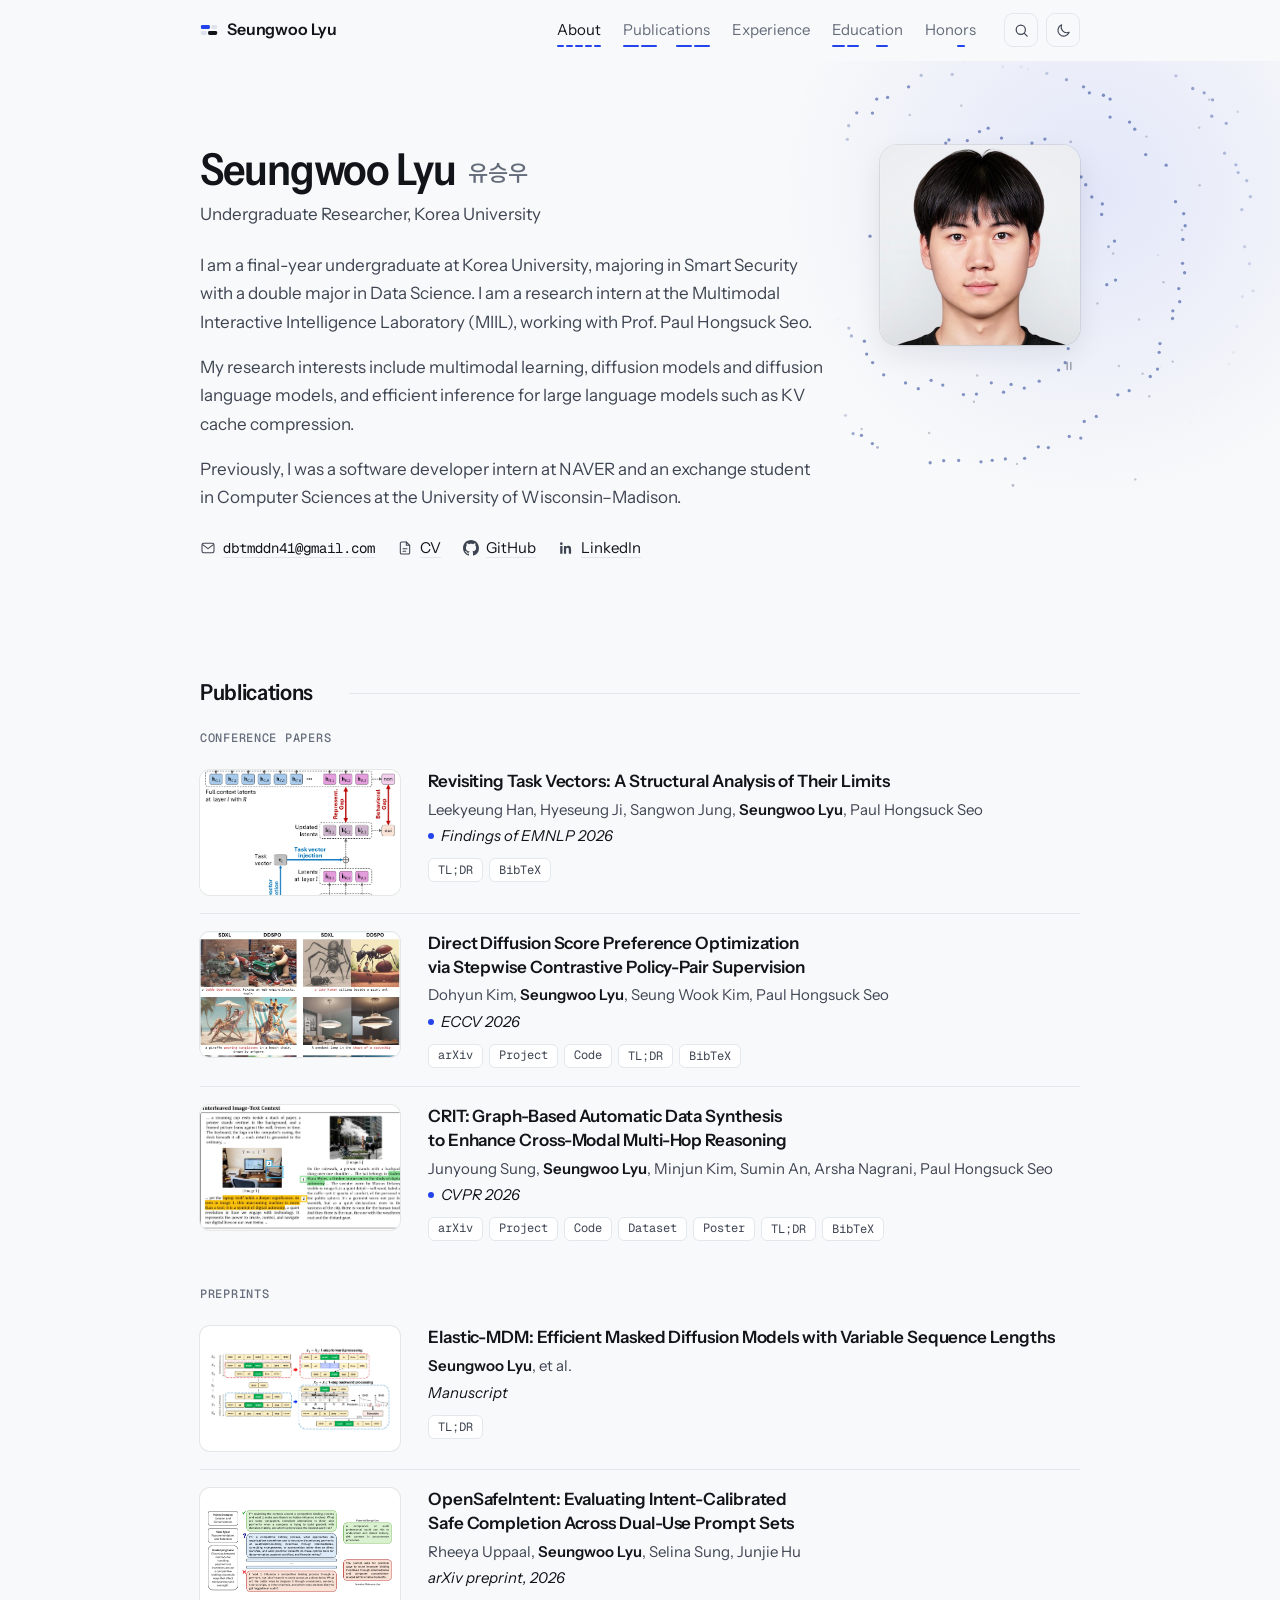
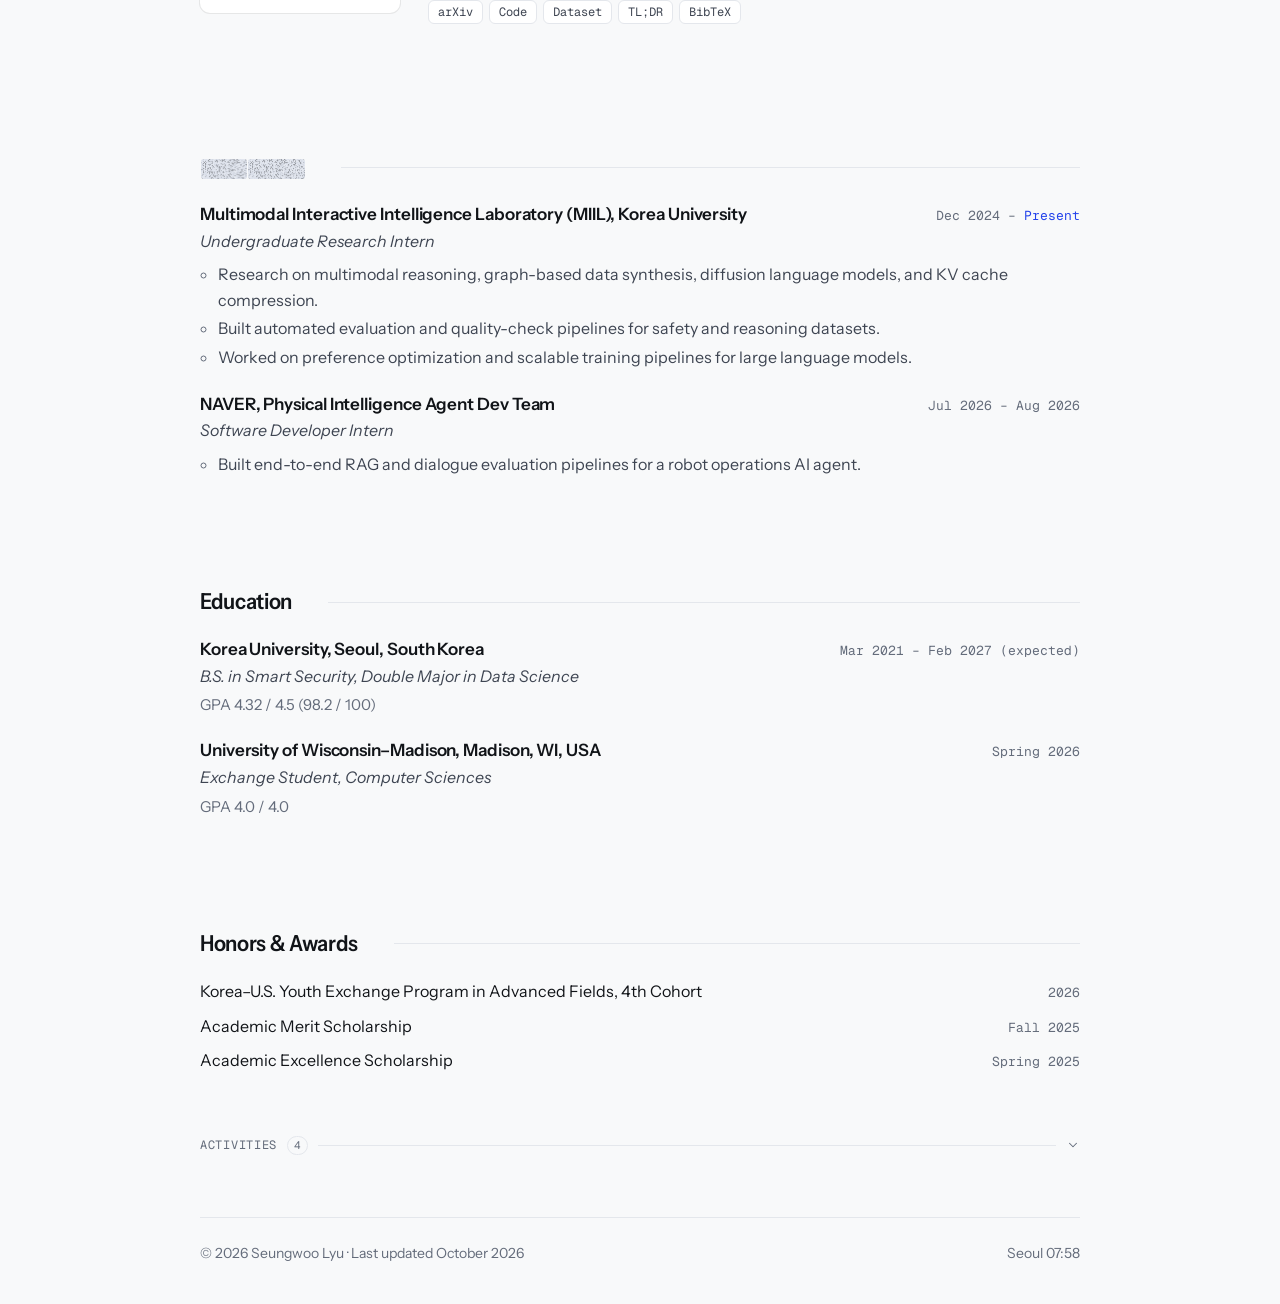
==== commit c8ab18c2: "Describe each activity in one line Co-Authored-By: Claude Opus 5.5 <noreply@anthropic.com>" ====
--- a/index.html
+++ b/index.html
@@ -22,7 +22,7 @@
 <link rel="preconnect" href="https://fonts.gstatic.com" crossorigin>
 <link rel="stylesheet" href="https://fonts.googleapis.com/css2?family=Geist+Mono:wght@400..600&family=Instrument+Sans:ital,wdth,wght@0,75..100,400..700;1,75..100,400..700&display=swap">
 <link rel="stylesheet" href="https://fonts.googleapis.com/css2?family=Noto+Sans+KR:wght@500&text=%EC%9C%A0%EC%8A%B9%EC%9A%B0&display=swap">
-<link rel="stylesheet" href="assets/css/style.css?v=20261022h">
+<link rel="stylesheet" href="assets/css/style.css?v=20261022i">
 <script>
   (function () {
     var root = document.documentElement;
@@ -38,7 +38,7 @@
     }
   })();
 </script>
-<script src="assets/js/main.js?v=20261022h" defer></script>
+<script src="assets/js/main.js?v=20261022i" defer></script>
 <script type="application/ld+json">
 {
   "@context": "https://schema.org",
@@ -470,10 +470,10 @@
           <svg class="fold-chevron" viewBox="0 0 24 24" fill="none" stroke="currentColor" stroke-width="1.8" stroke-linecap="round" stroke-linejoin="round" aria-hidden="true"><path d="m6 9 6 6 6-6"/></svg>
         </summary>
         <ul class="lines">
-          <li><span>LG Aimers, 5th Cohort <span class="muted">· LG</span></span><span class="line-date">Jul 2024 – Sep 2024</span></li>
-          <li><span>Google Machine Learning Bootcamp <span class="muted">· Google</span></span><span class="line-date">Sep 2023 – Nov 2023</span></li>
-          <li><span>42 Seoul <span class="muted">· Innovation Academy</span></span><span class="line-date">Sep 2021 – Aug 2022</span></li>
-          <li><span>CyKor <span class="muted">· Korea University cybersecurity club</span></span><span class="line-date">Mar 2021 – Sep 2022</span></li>
+          <li><span>LG Aimers, 5th Cohort <span class="muted">· LG</span></span><span class="line-date">Jul 2024 – Sep 2024</span><span class="line-note">LG’s AI program: graduate-level online courses, then a hackathon on AI for real-time production quality in a digital twin, set by LG Electronics.</span></li>
+          <li><span>Google Machine Learning Bootcamp <span class="muted">· Google</span></span><span class="line-date">Sep 2023 – Nov 2023</span><span class="line-note">Google Korea’s program for ML developers: the Deep Learning Specialization from DeepLearning.AI, then Kaggle competition missions.</span></li>
+          <li><span>42 Seoul <span class="muted">· Innovation Academy</span></span><span class="line-date">Sep 2021 – Aug 2022</span><span class="line-note">A peer-to-peer software school without lectures, built on C and Unix systems projects.</span></li>
+          <li><span>CyKor <span class="muted">· Korea University</span></span><span class="line-date">Mar 2021 – Sep 2022</span><span class="line-note">Korea University’s information security club, known for its CTF teams.</span></li>
         </ul>
       </details>
     </div>
--- a/assets/css/style.css
+++ b/assets/css/style.css
@@ -890,7 +890,13 @@
   transition: transform 0.25s ease;
 }
 .fold[open] > .fold-summary .fold-chevron { transform: rotate(180deg); }
-.fold > .lines { margin-top: 14px; }
+.fold > .lines { margin-top: 14px; gap: 14px; }
+.line-note {
+  flex-basis: 100%;
+  color: var(--muted);
+  font-size: 0.9375rem;
+  line-height: 1.5;
+}
 @media (prefers-reduced-motion: no-preference) {
   .fold[open] > .lines { animation: panel-in 0.25s ease-out; }
 }
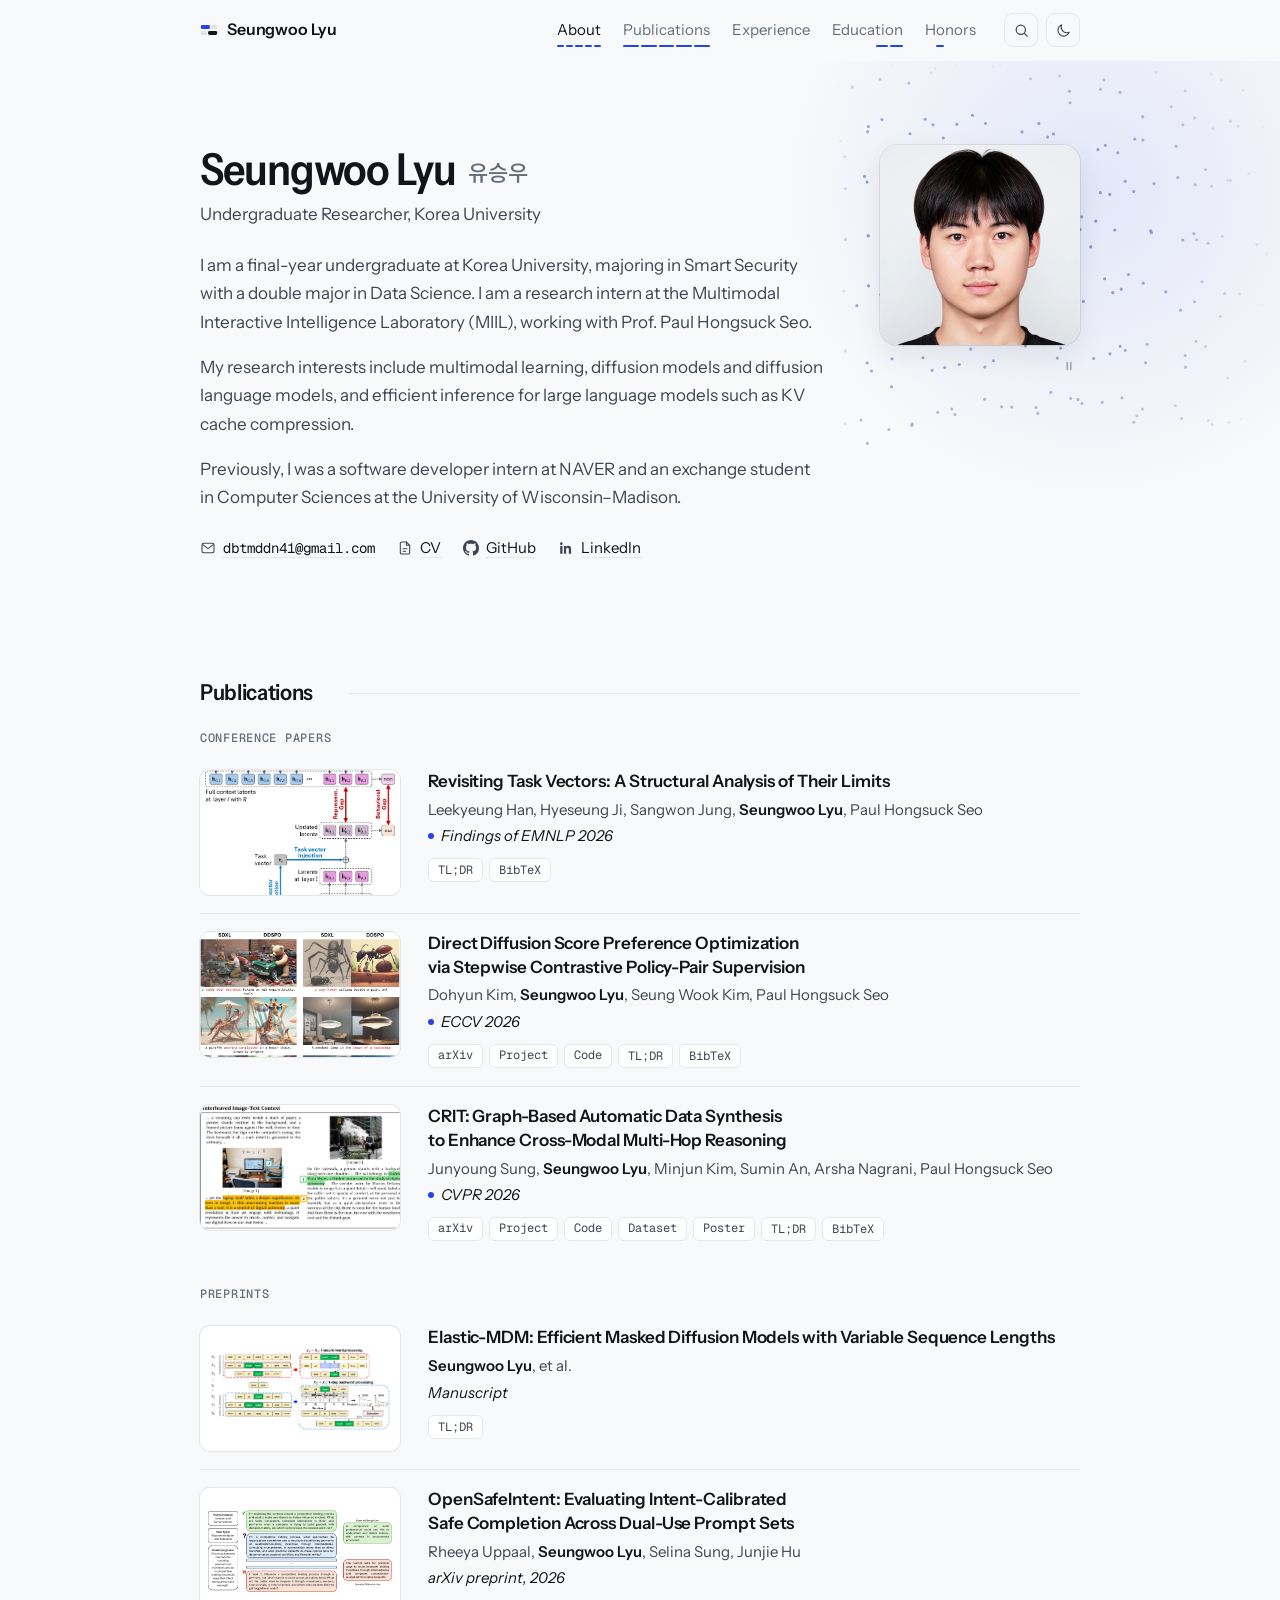
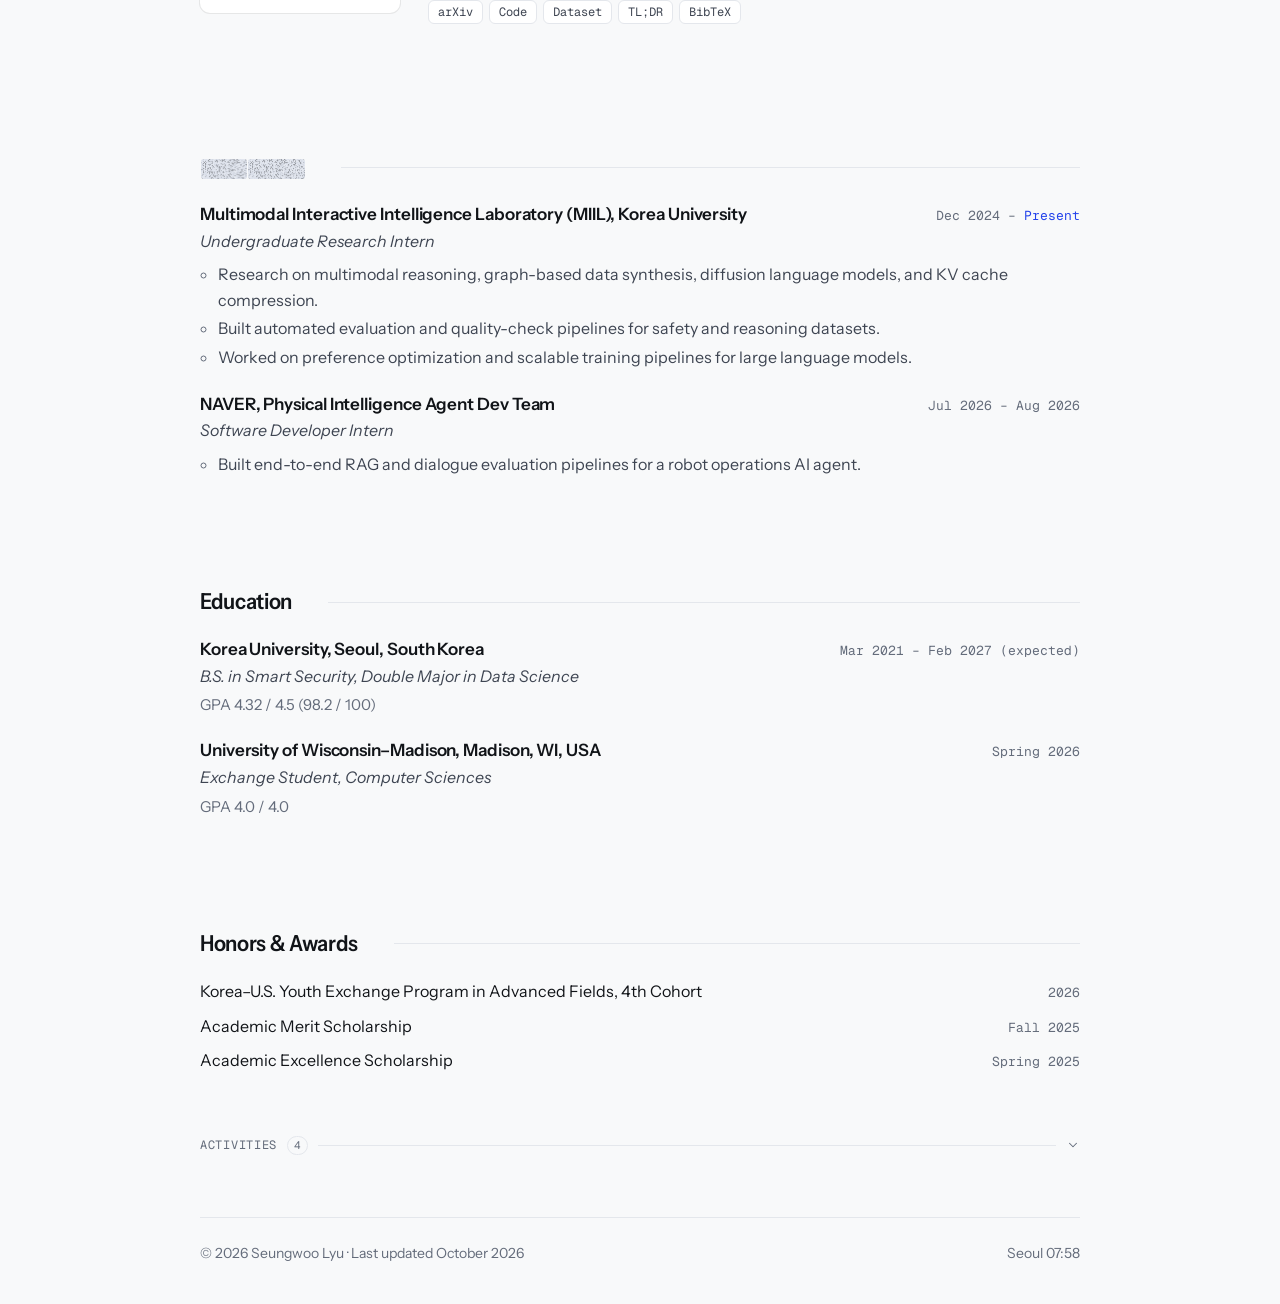
==== commit acde9da6: "Breathing waves behind the photo Co-Authored-By: Claude Opus 5.5 <noreply@anthropic.com>" ====
--- a/index.html
+++ b/index.html
@@ -22,7 +22,7 @@
 <link rel="preconnect" href="https://fonts.gstatic.com" crossorigin>
 <link rel="stylesheet" href="https://fonts.googleapis.com/css2?family=Geist+Mono:wght@400..600&family=Instrument+Sans:ital,wdth,wght@0,75..100,400..700;1,75..100,400..700&display=swap">
 <link rel="stylesheet" href="https://fonts.googleapis.com/css2?family=Noto+Sans+KR:wght@500&text=%EC%9C%A0%EC%8A%B9%EC%9A%B0&display=swap">
-<link rel="stylesheet" href="assets/css/style.css?v=20261022i">
+<link rel="stylesheet" href="assets/css/style.css?v=20261022j">
 <script>
   (function () {
     var root = document.documentElement;
@@ -38,7 +38,7 @@
     }
   })();
 </script>
-<script src="assets/js/main.js?v=20261022i" defer></script>
+<script src="assets/js/main.js?v=20261022j" defer></script>
 <script type="application/ld+json">
 {
   "@context": "https://schema.org",
--- a/assets/css/style.css
+++ b/assets/css/style.css
@@ -26,7 +26,6 @@
   --figure-filter: none;
   --field-ink: 52 78 156;
   --field-mask: 118 127 148;
-  --field-flash: 36 67 235;
   --field-alpha: 0.6;
   --glow: rgba(36, 67, 235, 0.10);
   --backdrop: rgba(17, 20, 24, 0.6);
@@ -71,7 +70,6 @@
     --figure-filter: brightness(0.93);
     --field-ink: 147 166 255;
     --field-mask: 96 106 130;
-    --field-flash: 200 210 255;
     --field-alpha: 0.62;
     --glow: rgba(110, 135, 255, 0.13);
     --backdrop: rgba(4, 5, 8, 0.78);
@@ -98,7 +96,6 @@
   --figure-filter: brightness(0.93);
   --field-ink: 147 166 255;
   --field-mask: 96 106 130;
-  --field-flash: 200 210 255;
   --field-alpha: 0.62;
   --glow: rgba(110, 135, 255, 0.13);
   --backdrop: rgba(4, 5, 8, 0.78);
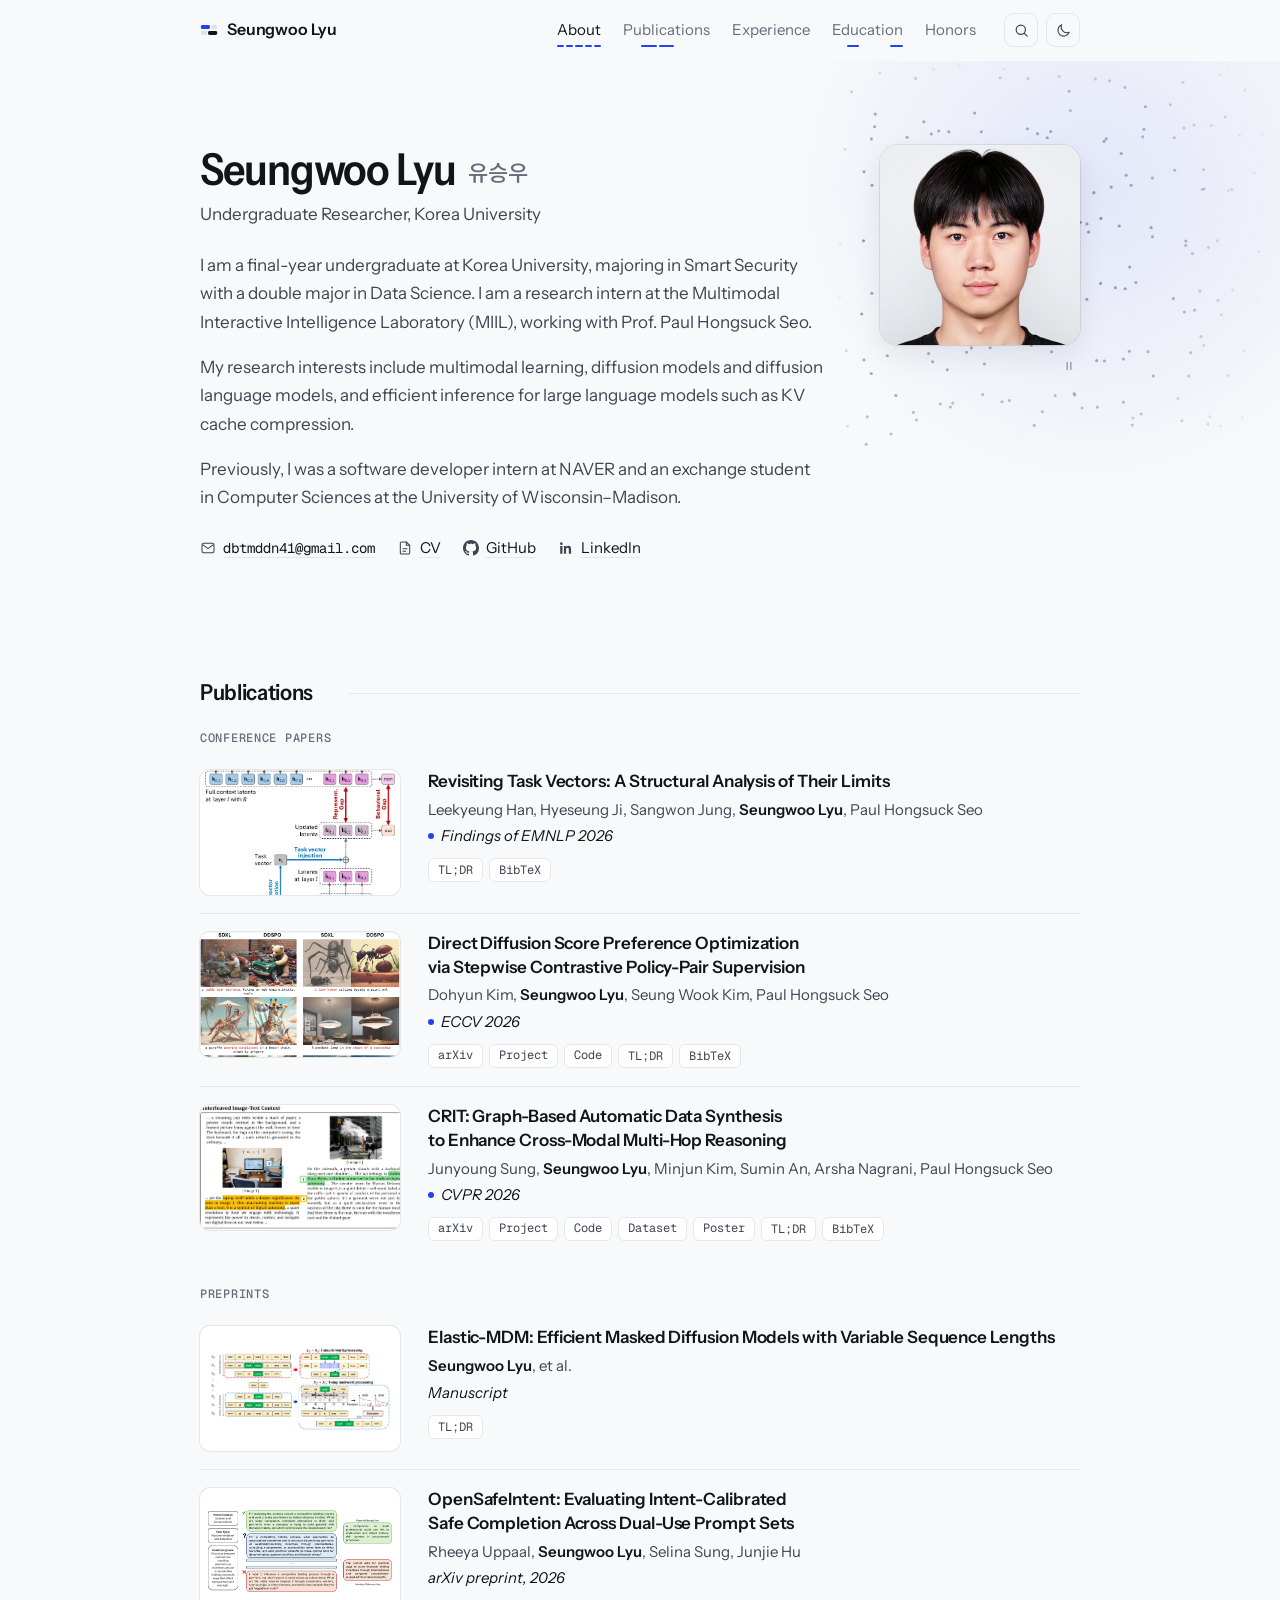
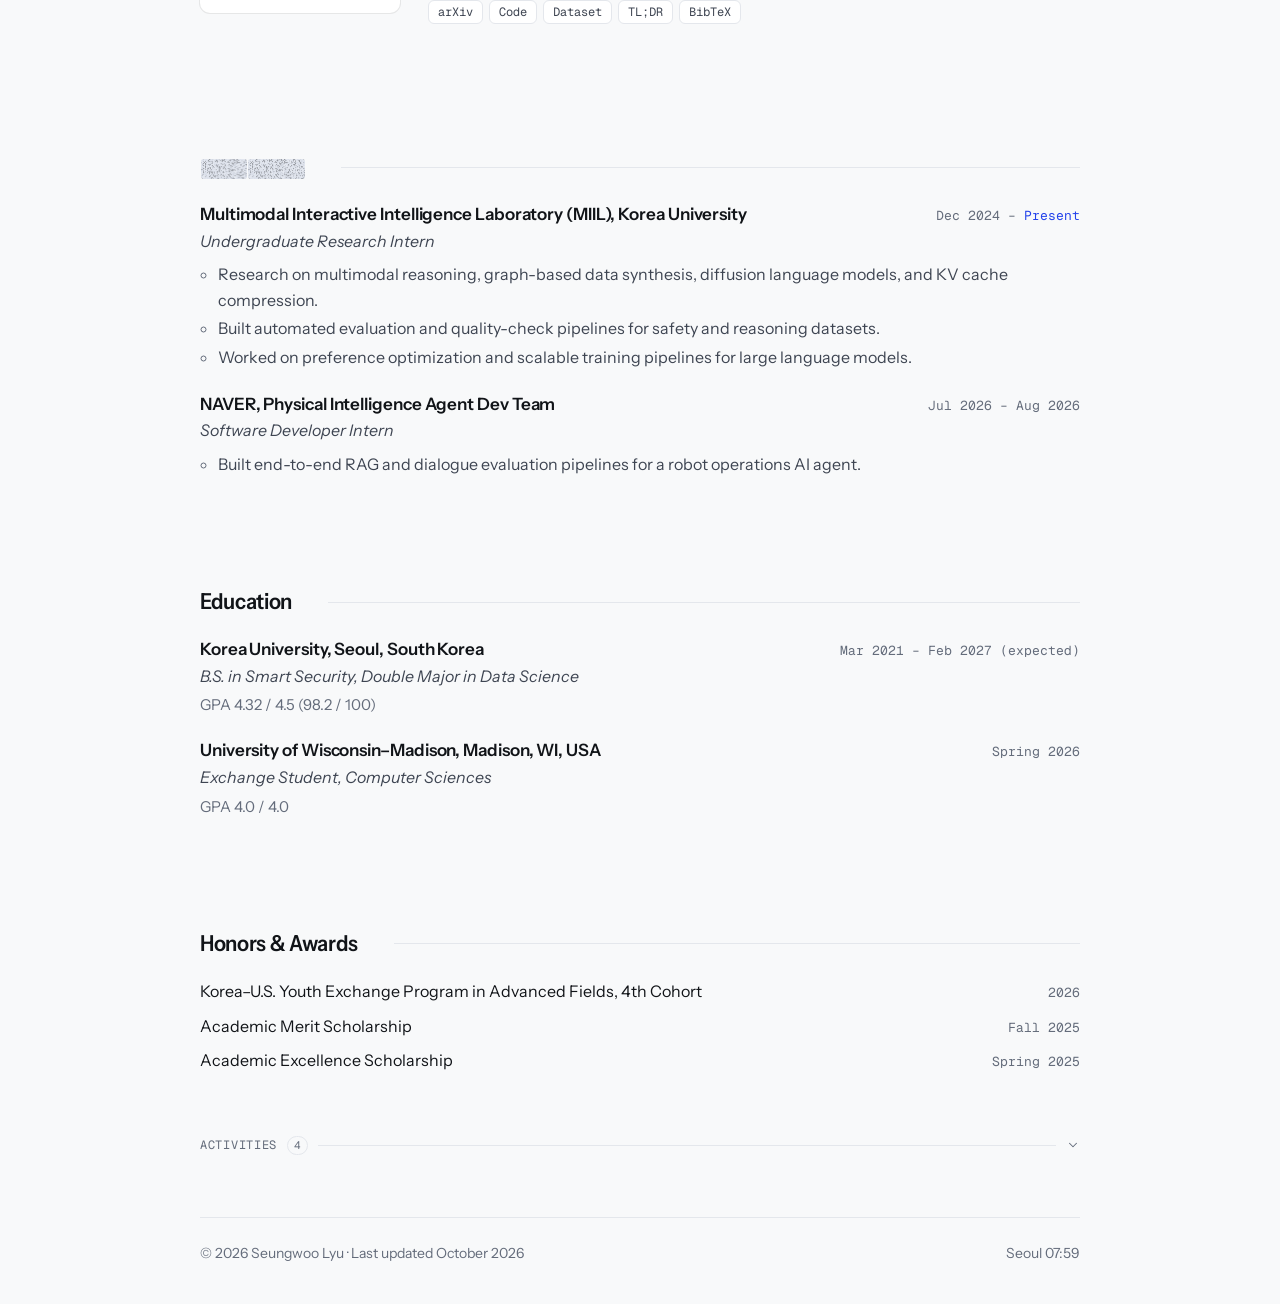
==== commit a2f05b5e: "Faster intro decode for the name, position and photo Co-Authored-By: Claude Opus 5.5 <noreply@anthro" ====
--- a/index.html
+++ b/index.html
@@ -22,7 +22,7 @@
 <link rel="preconnect" href="https://fonts.gstatic.com" crossorigin>
 <link rel="stylesheet" href="https://fonts.googleapis.com/css2?family=Geist+Mono:wght@400..600&family=Instrument+Sans:ital,wdth,wght@0,75..100,400..700;1,75..100,400..700&display=swap">
 <link rel="stylesheet" href="https://fonts.googleapis.com/css2?family=Noto+Sans+KR:wght@500&text=%EC%9C%A0%EC%8A%B9%EC%9A%B0&display=swap">
-<link rel="stylesheet" href="assets/css/style.css?v=20261022j">
+<link rel="stylesheet" href="assets/css/style.css?v=20261022k">
 <script>
   (function () {
     var root = document.documentElement;
@@ -38,7 +38,7 @@
     }
   })();
 </script>
-<script src="assets/js/main.js?v=20261022j" defer></script>
+<script src="assets/js/main.js?v=20261022k" defer></script>
 <script type="application/ld+json">
 {
   "@context": "https://schema.org",
@@ -62,7 +62,7 @@
 <header class="site-header">
   <div class="wrap">
     <div class="header-inner">
-      <a class="wordmark" href="#top" title="Decodes in 14 masked-diffusion steps (cosine schedule)">
+      <a class="wordmark" href="#top" title="Decodes in 10 masked-diffusion steps (cosine schedule)">
         <svg class="mark" viewBox="0 0 20 20" aria-hidden="true">
           <rect class="mk-a" x="1" y="4.5" width="10" height="4.5" rx="1.6"/>
           <rect class="mk-m" x="12.5" y="4.5" width="6.5" height="4.5" rx="1.6"/>
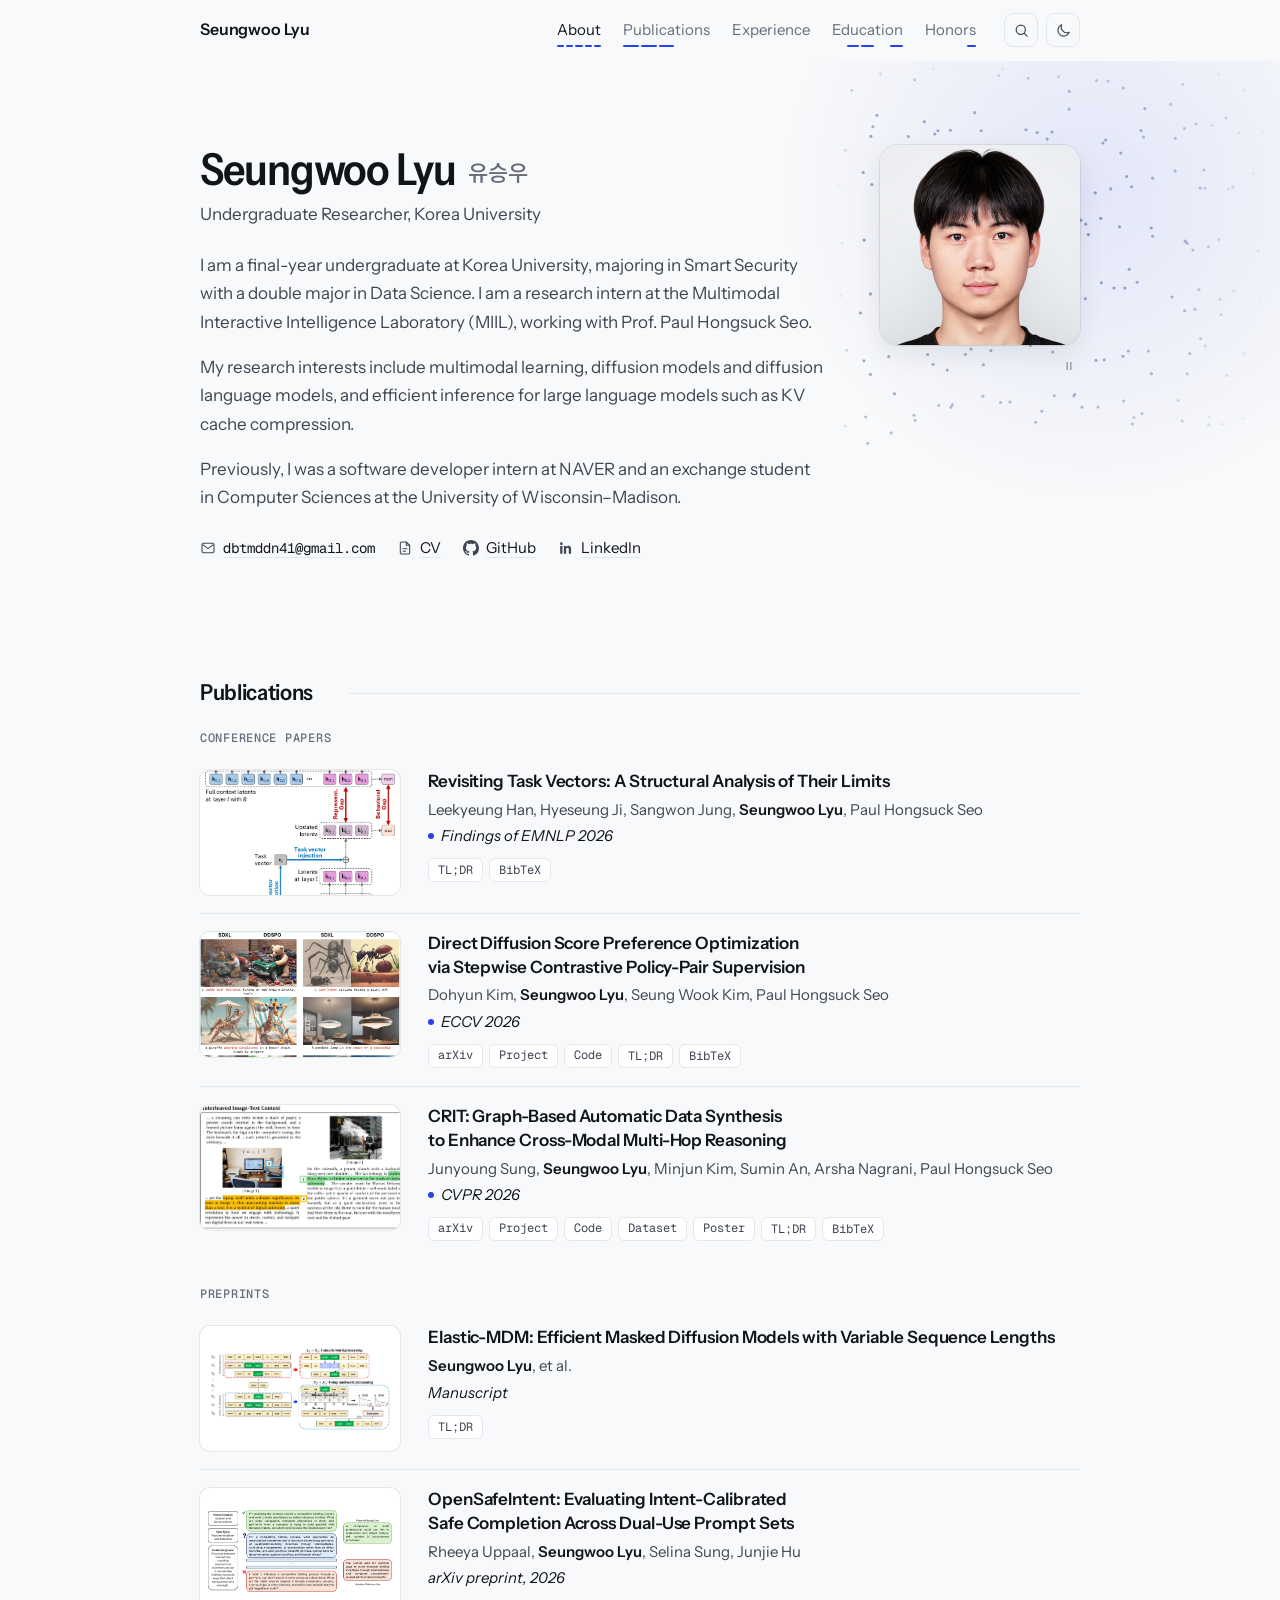
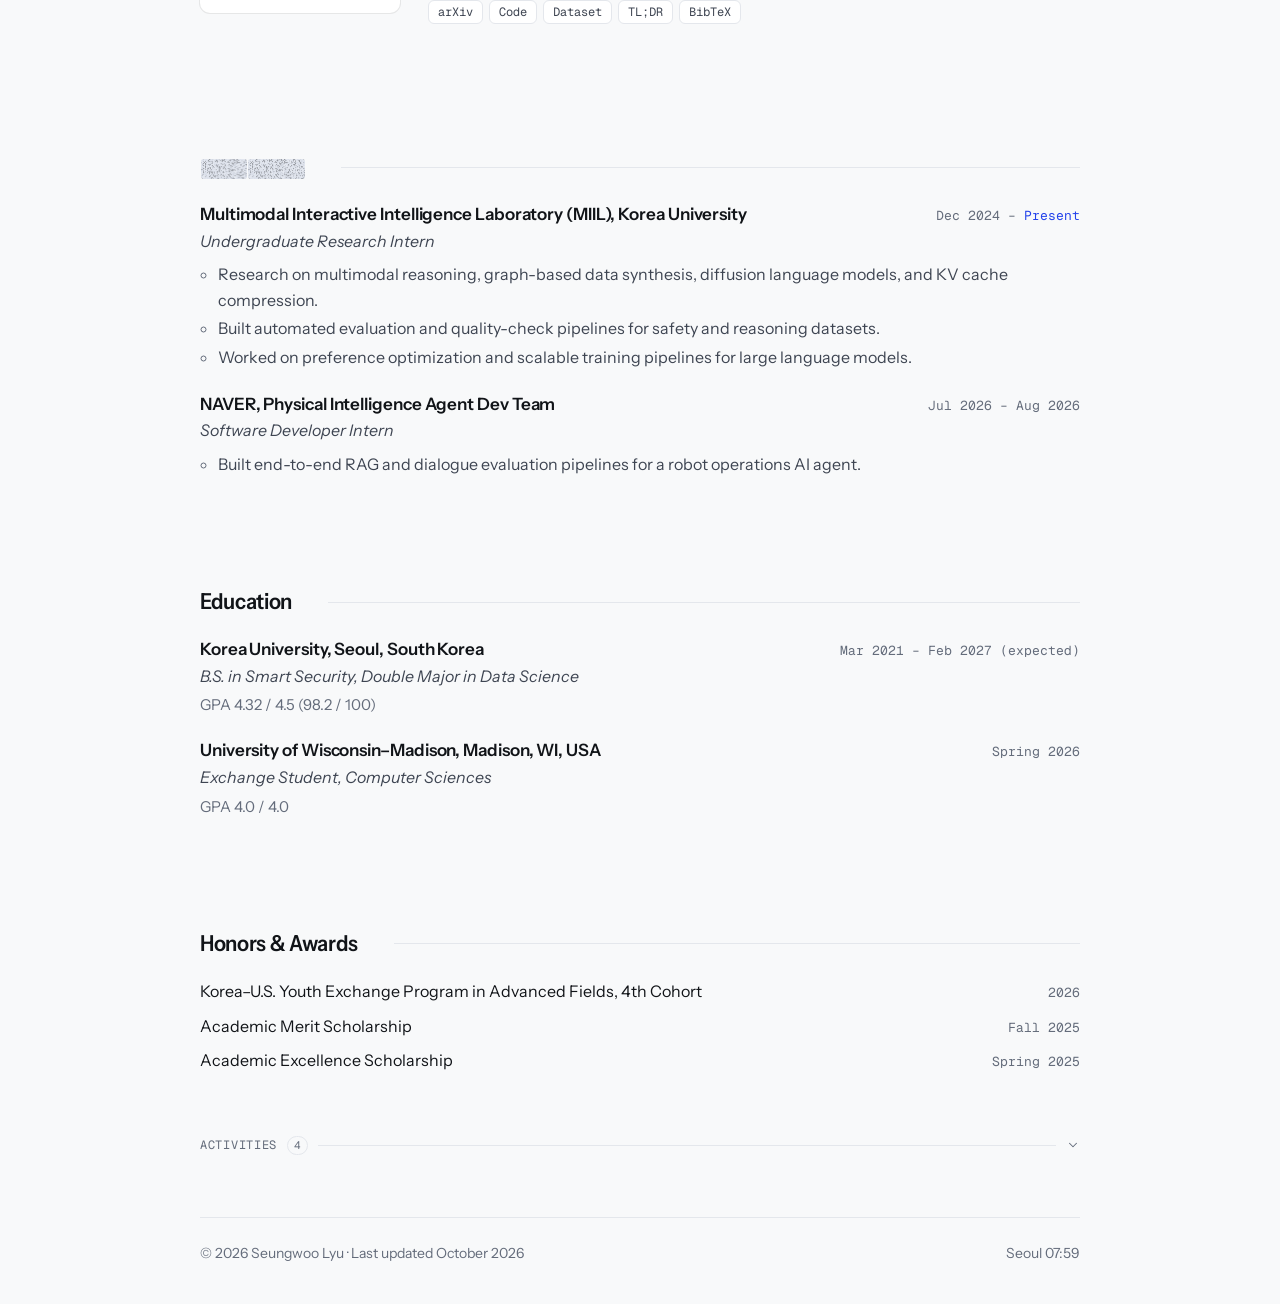
==== commit 9be02563: "Drop the mark from the header; the name stands alone Co-Authored-By: Claude Opus 5.5 <noreply@anthro" ====
--- a/index.html
+++ b/index.html
@@ -22,7 +22,7 @@
 <link rel="preconnect" href="https://fonts.gstatic.com" crossorigin>
 <link rel="stylesheet" href="https://fonts.googleapis.com/css2?family=Geist+Mono:wght@400..600&family=Instrument+Sans:ital,wdth,wght@0,75..100,400..700;1,75..100,400..700&display=swap">
 <link rel="stylesheet" href="https://fonts.googleapis.com/css2?family=Noto+Sans+KR:wght@500&text=%EC%9C%A0%EC%8A%B9%EC%9A%B0&display=swap">
-<link rel="stylesheet" href="assets/css/style.css?v=20261022k">
+<link rel="stylesheet" href="assets/css/style.css?v=20261022l">
 <script>
   (function () {
     var root = document.documentElement;
@@ -38,7 +38,7 @@
     }
   })();
 </script>
-<script src="assets/js/main.js?v=20261022k" defer></script>
+<script src="assets/js/main.js?v=20261022l" defer></script>
 <script type="application/ld+json">
 {
   "@context": "https://schema.org",
@@ -62,15 +62,7 @@
 <header class="site-header">
   <div class="wrap">
     <div class="header-inner">
-      <a class="wordmark" href="#top" title="Decodes in 10 masked-diffusion steps (cosine schedule)">
-        <svg class="mark" viewBox="0 0 20 20" aria-hidden="true">
-          <rect class="mk-a" x="1" y="4.5" width="10" height="4.5" rx="1.6"/>
-          <rect class="mk-m" x="12.5" y="4.5" width="6.5" height="4.5" rx="1.6"/>
-          <rect class="mk-m" x="1" y="11" width="6.5" height="4.5" rx="1.6"/>
-          <rect class="mk-i" x="9" y="11" width="10" height="4.5" rx="1.6"/>
-        </svg>
-        Seungwoo Lyu
-      </a>
+      <a class="wordmark" href="#top">Seungwoo Lyu</a>
       <nav class="nav" id="site-nav" aria-label="Sections">
         <ul>
           <li><a href="#about">About</a></li>
--- a/assets/css/style.css
+++ b/assets/css/style.css
@@ -208,9 +208,6 @@
 }
 
 .wordmark {
-  display: inline-flex;
-  align-items: center;
-  gap: 9px;
   margin-right: auto;
   font-weight: 600;
   font-size: 1rem;
@@ -218,12 +215,6 @@
   text-decoration: none;
   white-space: nowrap;
 }
-.mark { flex: none; width: 18px; height: 18px; }
-.mark rect { transition: fill 0.35s ease; }
-.mark .mk-a { fill: var(--accent); }
-.mark .mk-m { fill: var(--mask); }
-.mark .mk-i { fill: var(--ink); }
-.wordmark:hover .mk-m { fill: var(--ink); }
 
 .nav ul {
   display: flex;
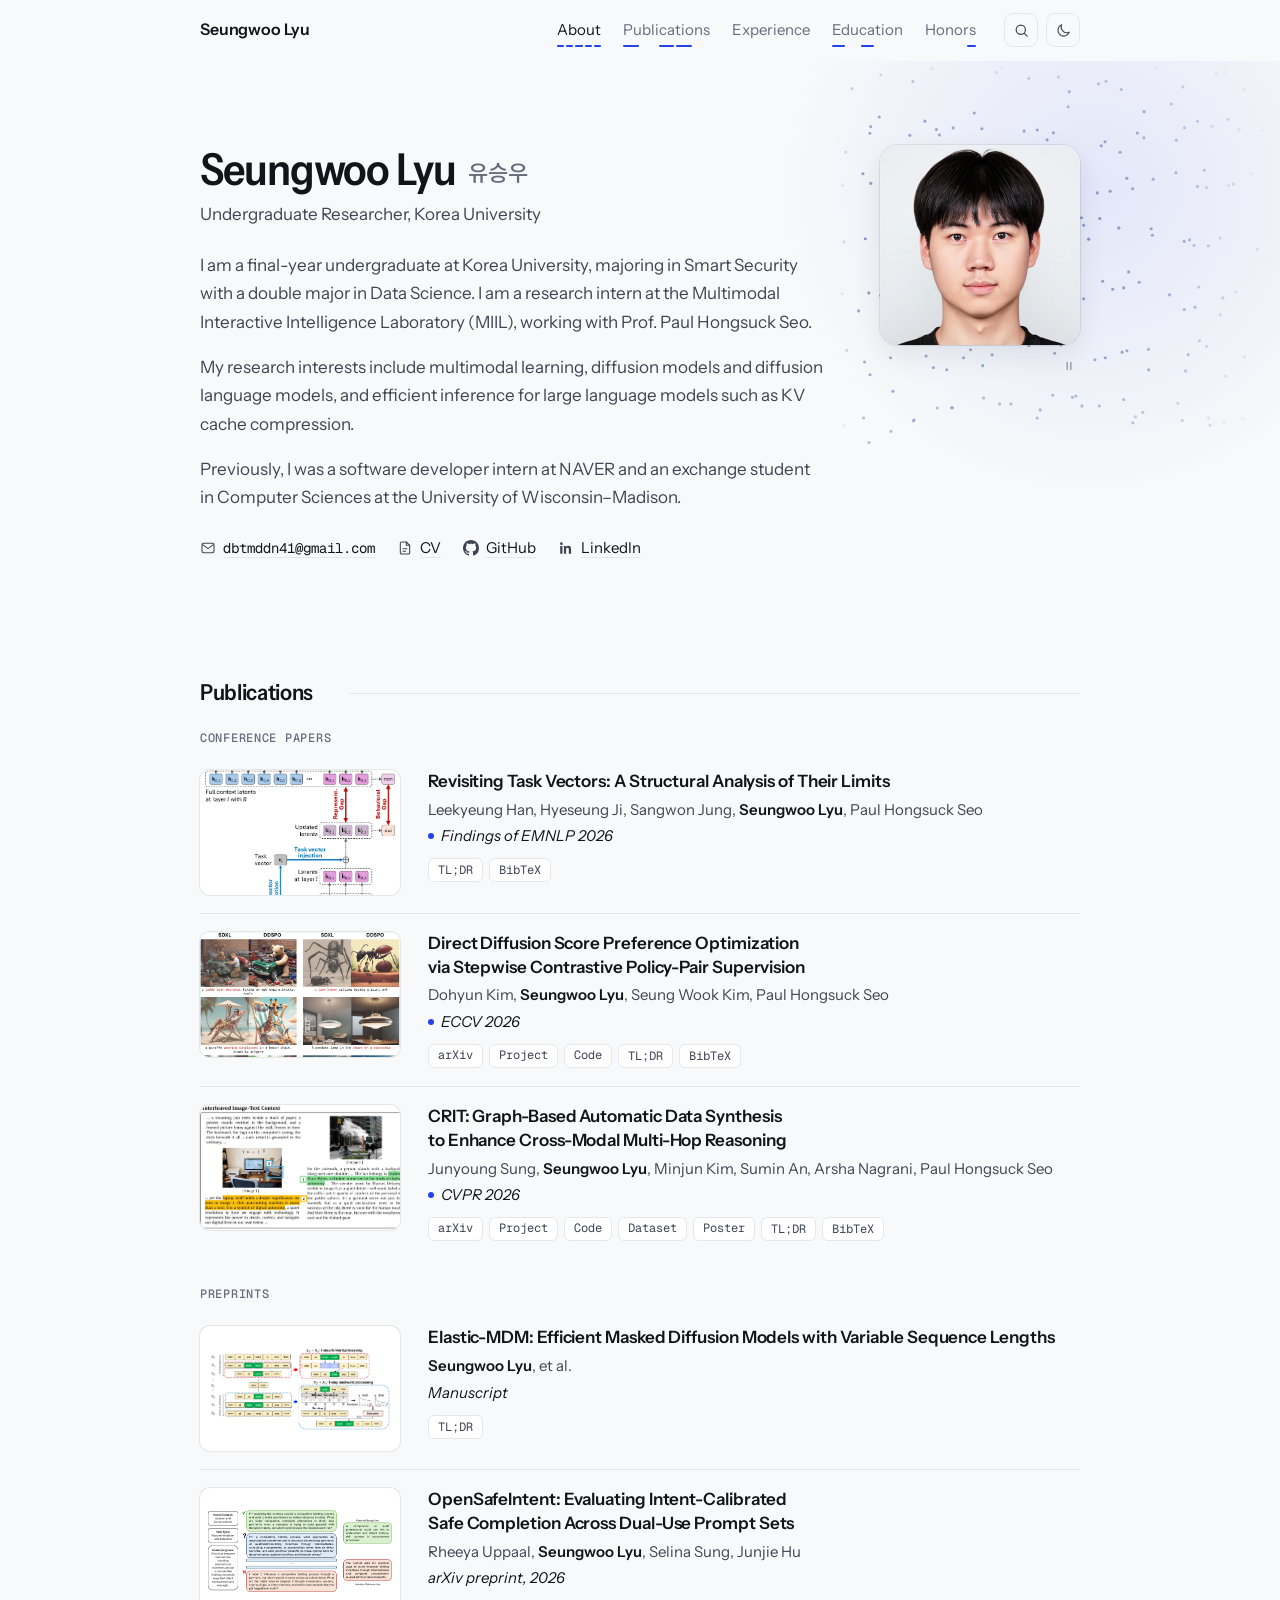
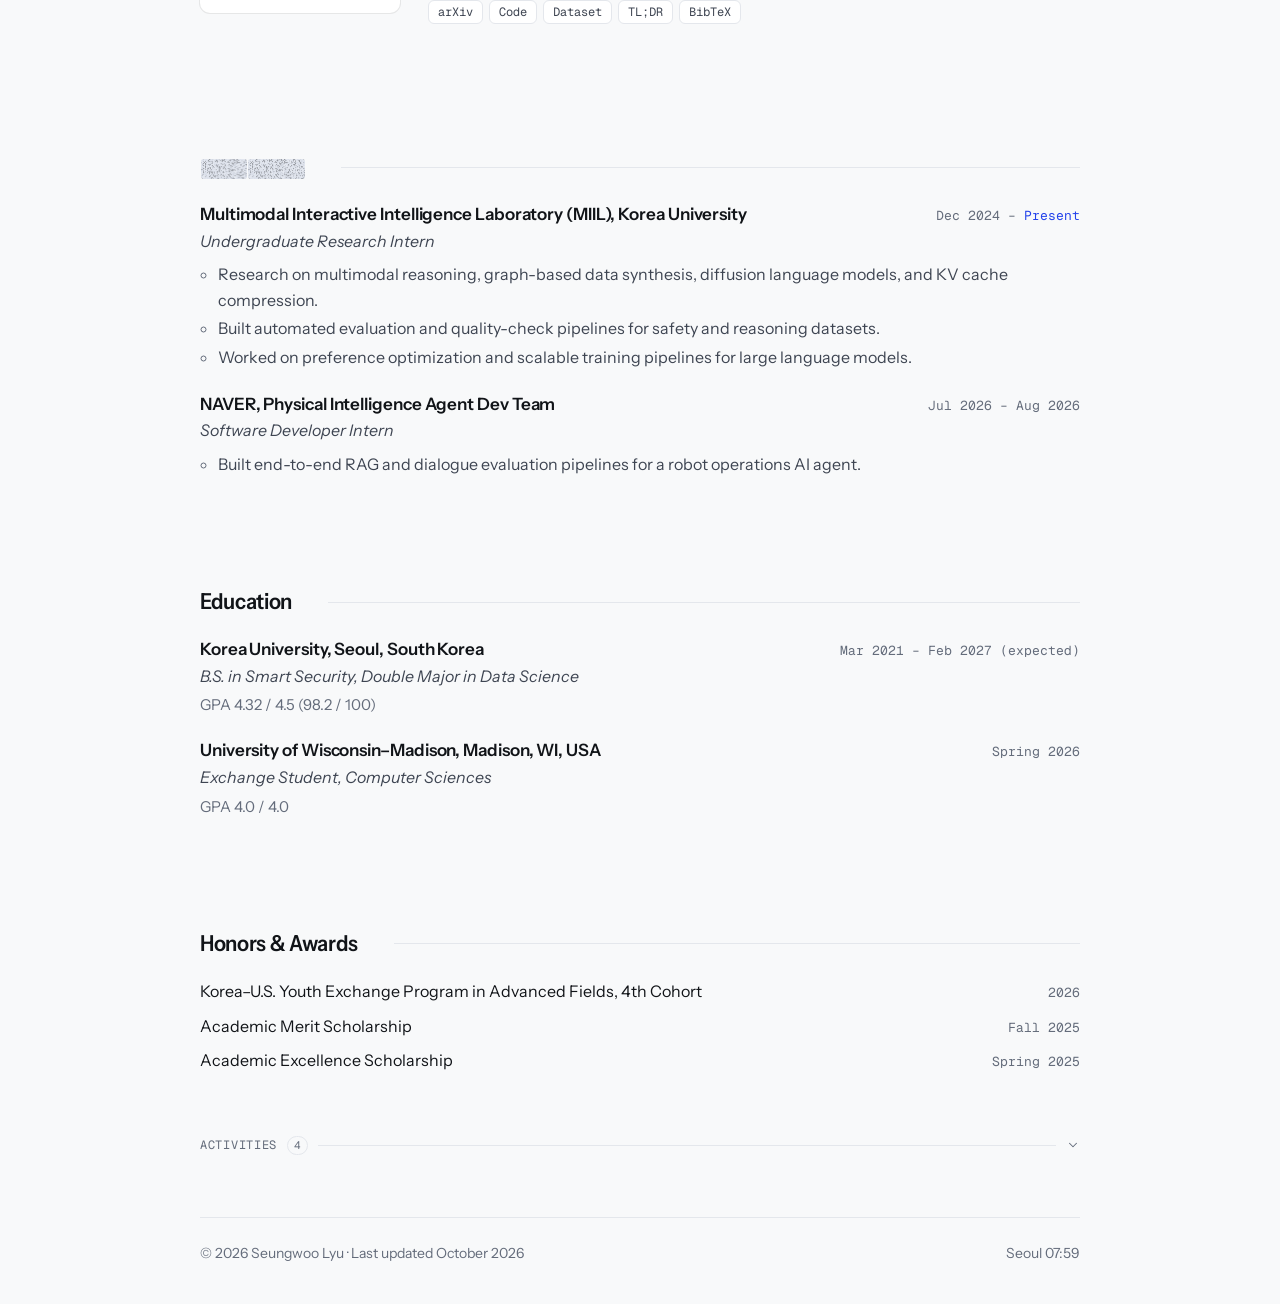
==== commit c7bf102b: "Initials for the tab icon, still decoding with the name Co-Authored-By: Claude Opus 5.5 <noreply@ant" ====
--- a/index.html
+++ b/index.html
@@ -17,12 +17,13 @@
 <meta property="og:image:alt" content="Seungwoo Lyu, Undergraduate Researcher, Korea University">
 <meta name="twitter:card" content="summary_large_image">
 <meta name="theme-color" id="theme-color" content="#F8F9FA">
-<link rel="icon" href="assets/favicon.svg" type="image/svg+xml">
+<link rel="icon" href="assets/favicon.png" type="image/png">
+<link rel="apple-touch-icon" href="assets/apple-touch-icon.png">
 <link rel="preconnect" href="https://fonts.googleapis.com">
 <link rel="preconnect" href="https://fonts.gstatic.com" crossorigin>
 <link rel="stylesheet" href="https://fonts.googleapis.com/css2?family=Geist+Mono:wght@400..600&family=Instrument+Sans:ital,wdth,wght@0,75..100,400..700;1,75..100,400..700&display=swap">
 <link rel="stylesheet" href="https://fonts.googleapis.com/css2?family=Noto+Sans+KR:wght@500&text=%EC%9C%A0%EC%8A%B9%EC%9A%B0&display=swap">
-<link rel="stylesheet" href="assets/css/style.css?v=20261022l">
+<link rel="stylesheet" href="assets/css/style.css?v=20261022m">
 <script>
   (function () {
     var root = document.documentElement;
@@ -38,7 +39,7 @@
     }
   })();
 </script>
-<script src="assets/js/main.js?v=20261022l" defer></script>
+<script src="assets/js/main.js?v=20261022m" defer></script>
 <script type="application/ld+json">
 {
   "@context": "https://schema.org",
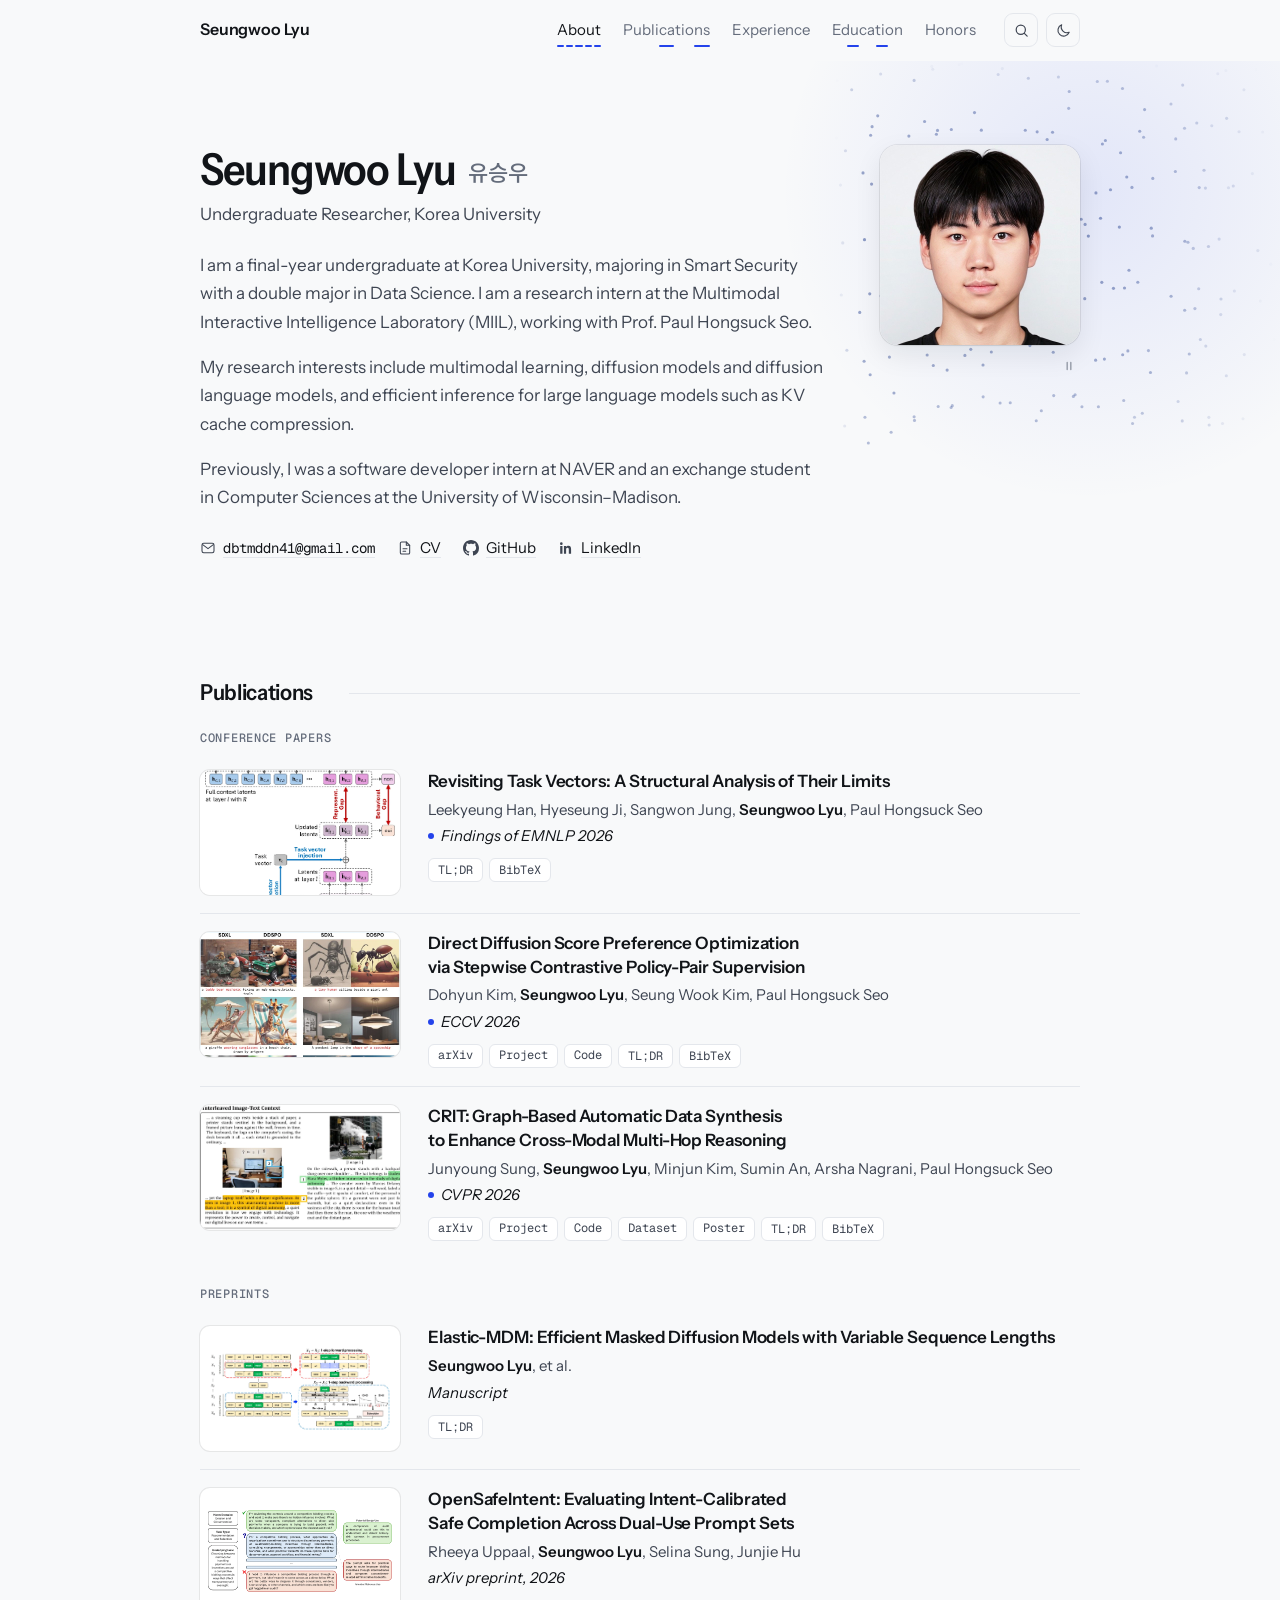
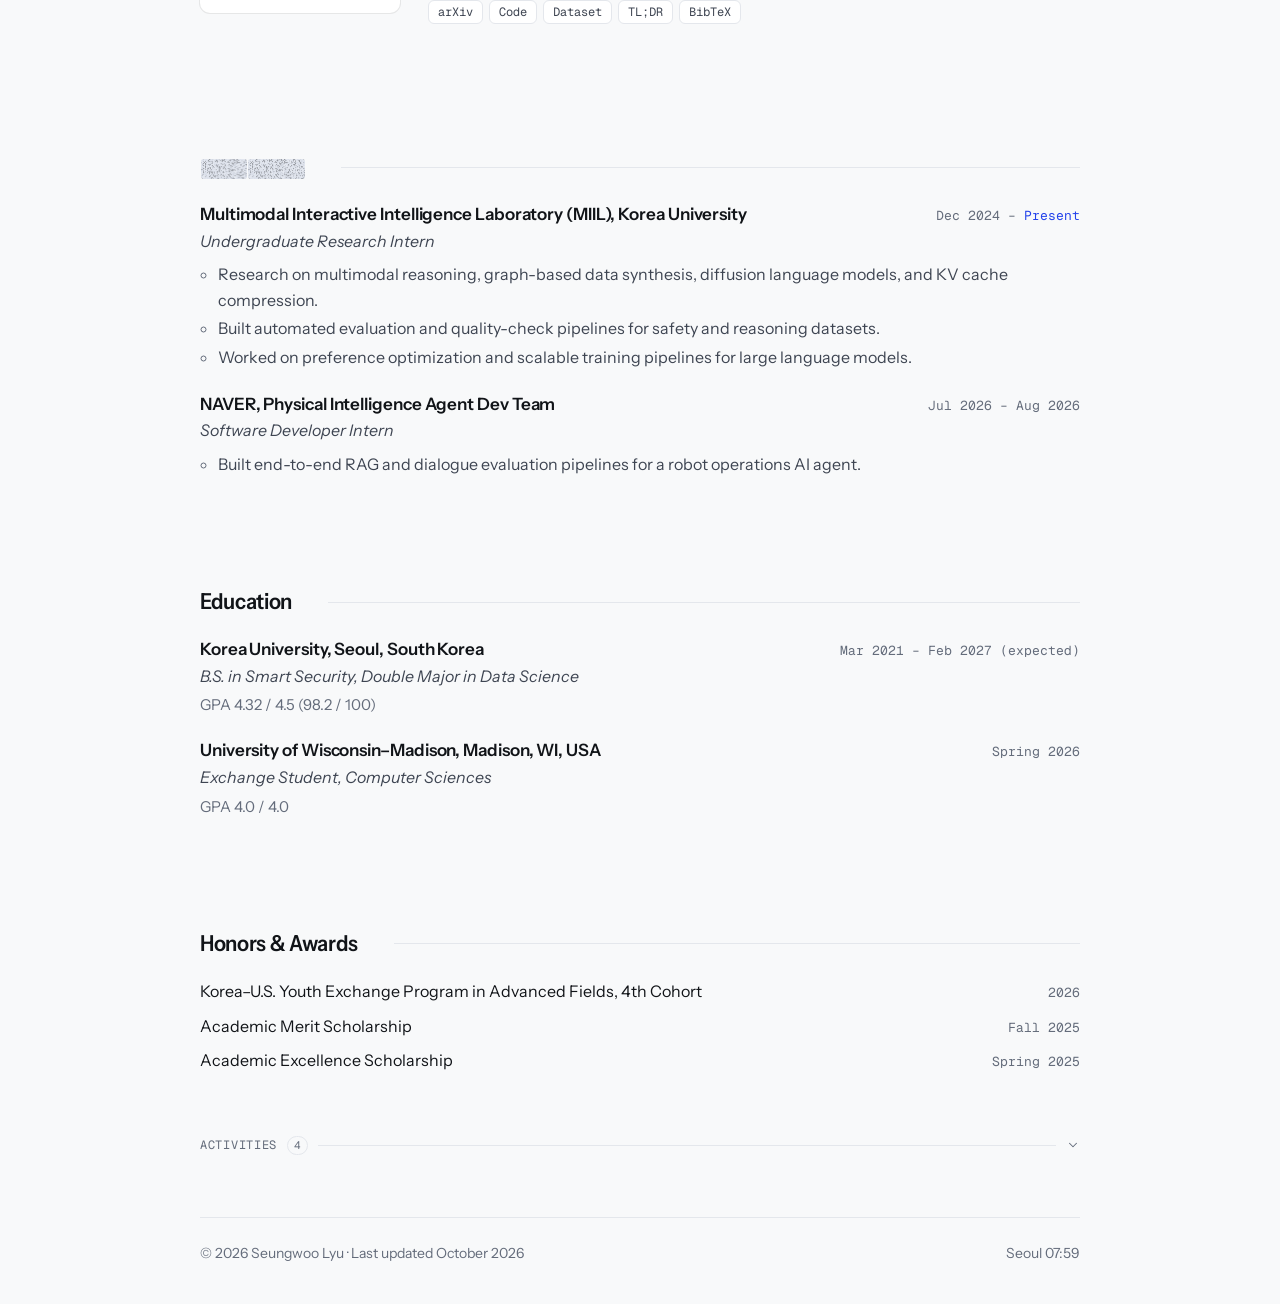
==== commit e1415acc: "Count visits and key clicks with GoatCounter Co-Authored-By: Claude Opus 5.5 <noreply@anthropic.com>" ====
--- a/index.html
+++ b/index.html
@@ -23,7 +23,7 @@
 <link rel="preconnect" href="https://fonts.gstatic.com" crossorigin>
 <link rel="stylesheet" href="https://fonts.googleapis.com/css2?family=Geist+Mono:wght@400..600&family=Instrument+Sans:ital,wdth,wght@0,75..100,400..700;1,75..100,400..700&display=swap">
 <link rel="stylesheet" href="https://fonts.googleapis.com/css2?family=Noto+Sans+KR:wght@500&text=%EC%9C%A0%EC%8A%B9%EC%9A%B0&display=swap">
-<link rel="stylesheet" href="assets/css/style.css?v=20261022m">
+<link rel="stylesheet" href="assets/css/style.css?v=20261126a">
 <script>
   (function () {
     var root = document.documentElement;
@@ -39,7 +39,9 @@
     }
   })();
 </script>
-<script src="assets/js/main.js?v=20261022m" defer></script>
+<script src="assets/js/main.js?v=20261126a" defer></script>
+<!-- Visit counts: GoatCounter, no cookies. Dashboard: https://dbtmddn41.goatcounter.com -->
+<script data-goatcounter="https://dbtmddn41.goatcounter.com/count" async src="https://gc.zgo.at/count.js"></script>
 <script type="application/ld+json">
 {
   "@context": "https://schema.org",
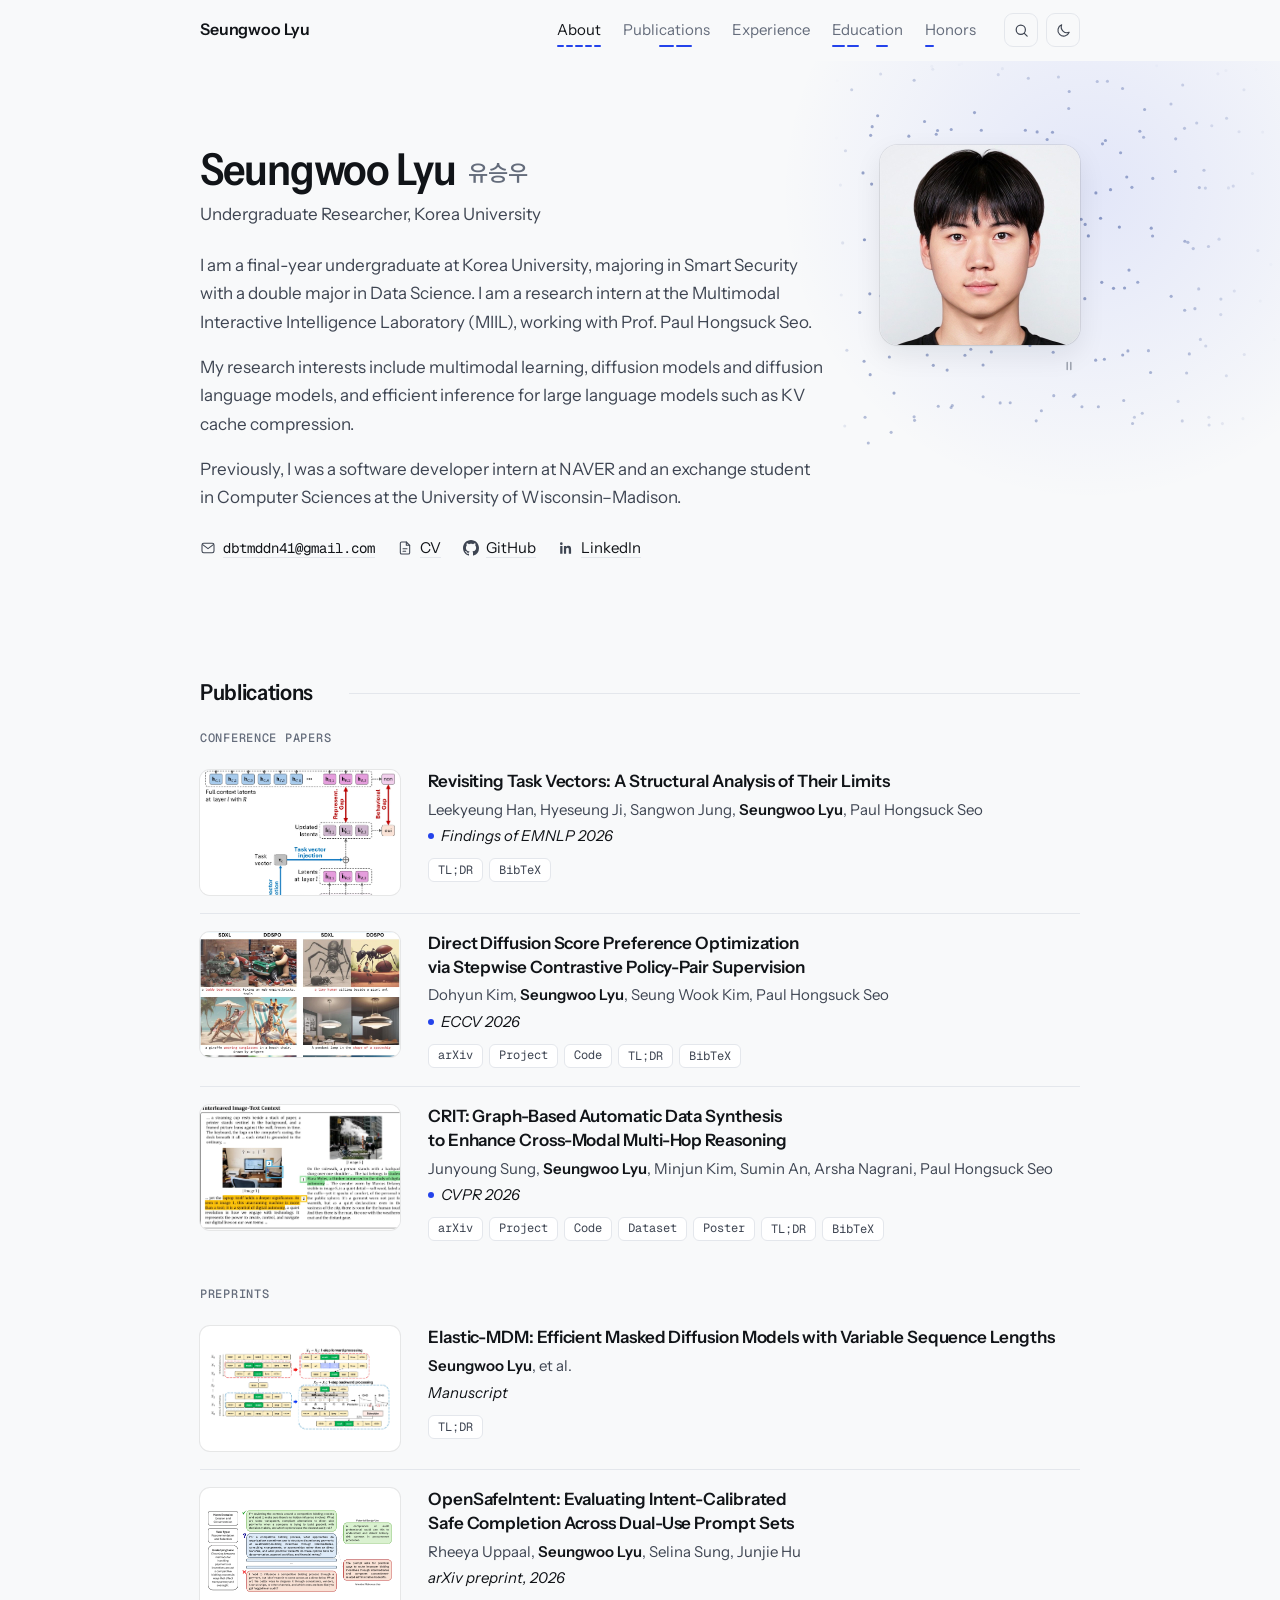
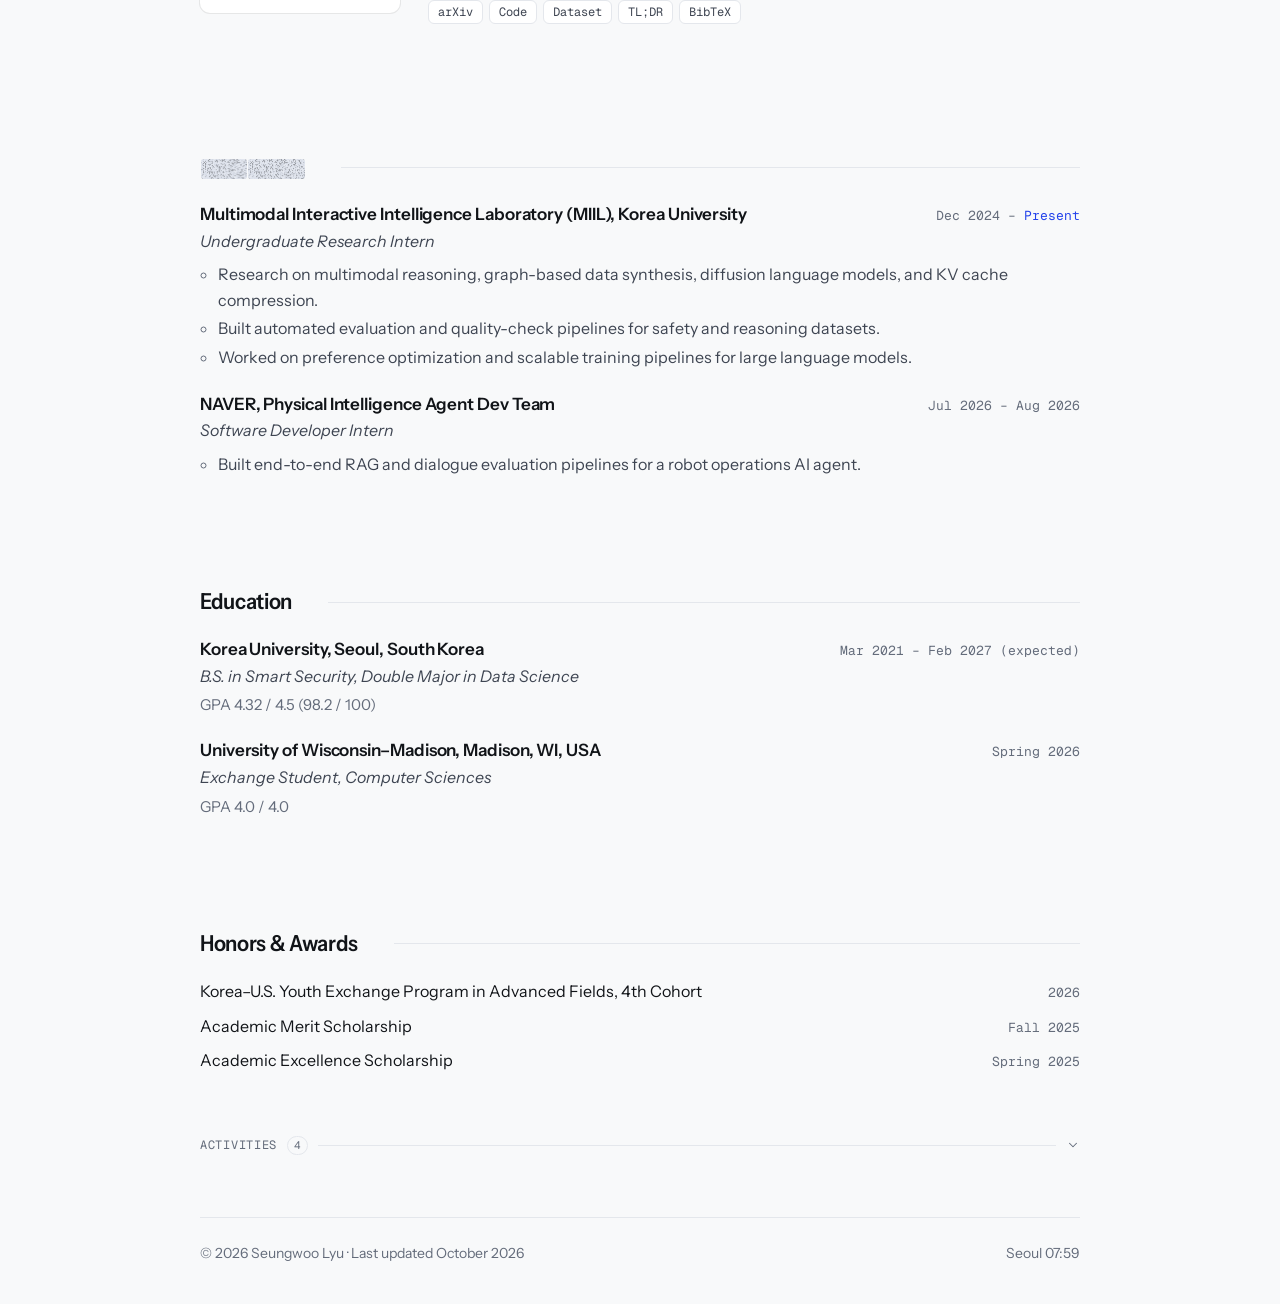
==== commit a5012f8a: "Send a fixed page title to GoatCounter Co-Authored-By: Claude Opus 5.5 <noreply@anthropic.com>" ====
--- a/index.html
+++ b/index.html
@@ -40,8 +40,9 @@
   })();
 </script>
 <script src="assets/js/main.js?v=20261126a" defer></script>
-<!-- Visit counts: GoatCounter, no cookies. Dashboard: https://dbtmddn41.goatcounter.com -->
-<script data-goatcounter="https://dbtmddn41.goatcounter.com/count" async src="https://gc.zgo.at/count.js"></script>
+<!-- Visit counts: GoatCounter, no cookies. Dashboard: https://dbtmddn41.goatcounter.com
+     The title is fixed so a page view sent while the tab title is still decoding reads right. -->
+<script data-goatcounter="https://dbtmddn41.goatcounter.com/count" data-goatcounter-settings='{"title": "Seungwoo Lyu"}' async src="https://gc.zgo.at/count.js"></script>
 <script type="application/ld+json">
 {
   "@context": "https://schema.org",
